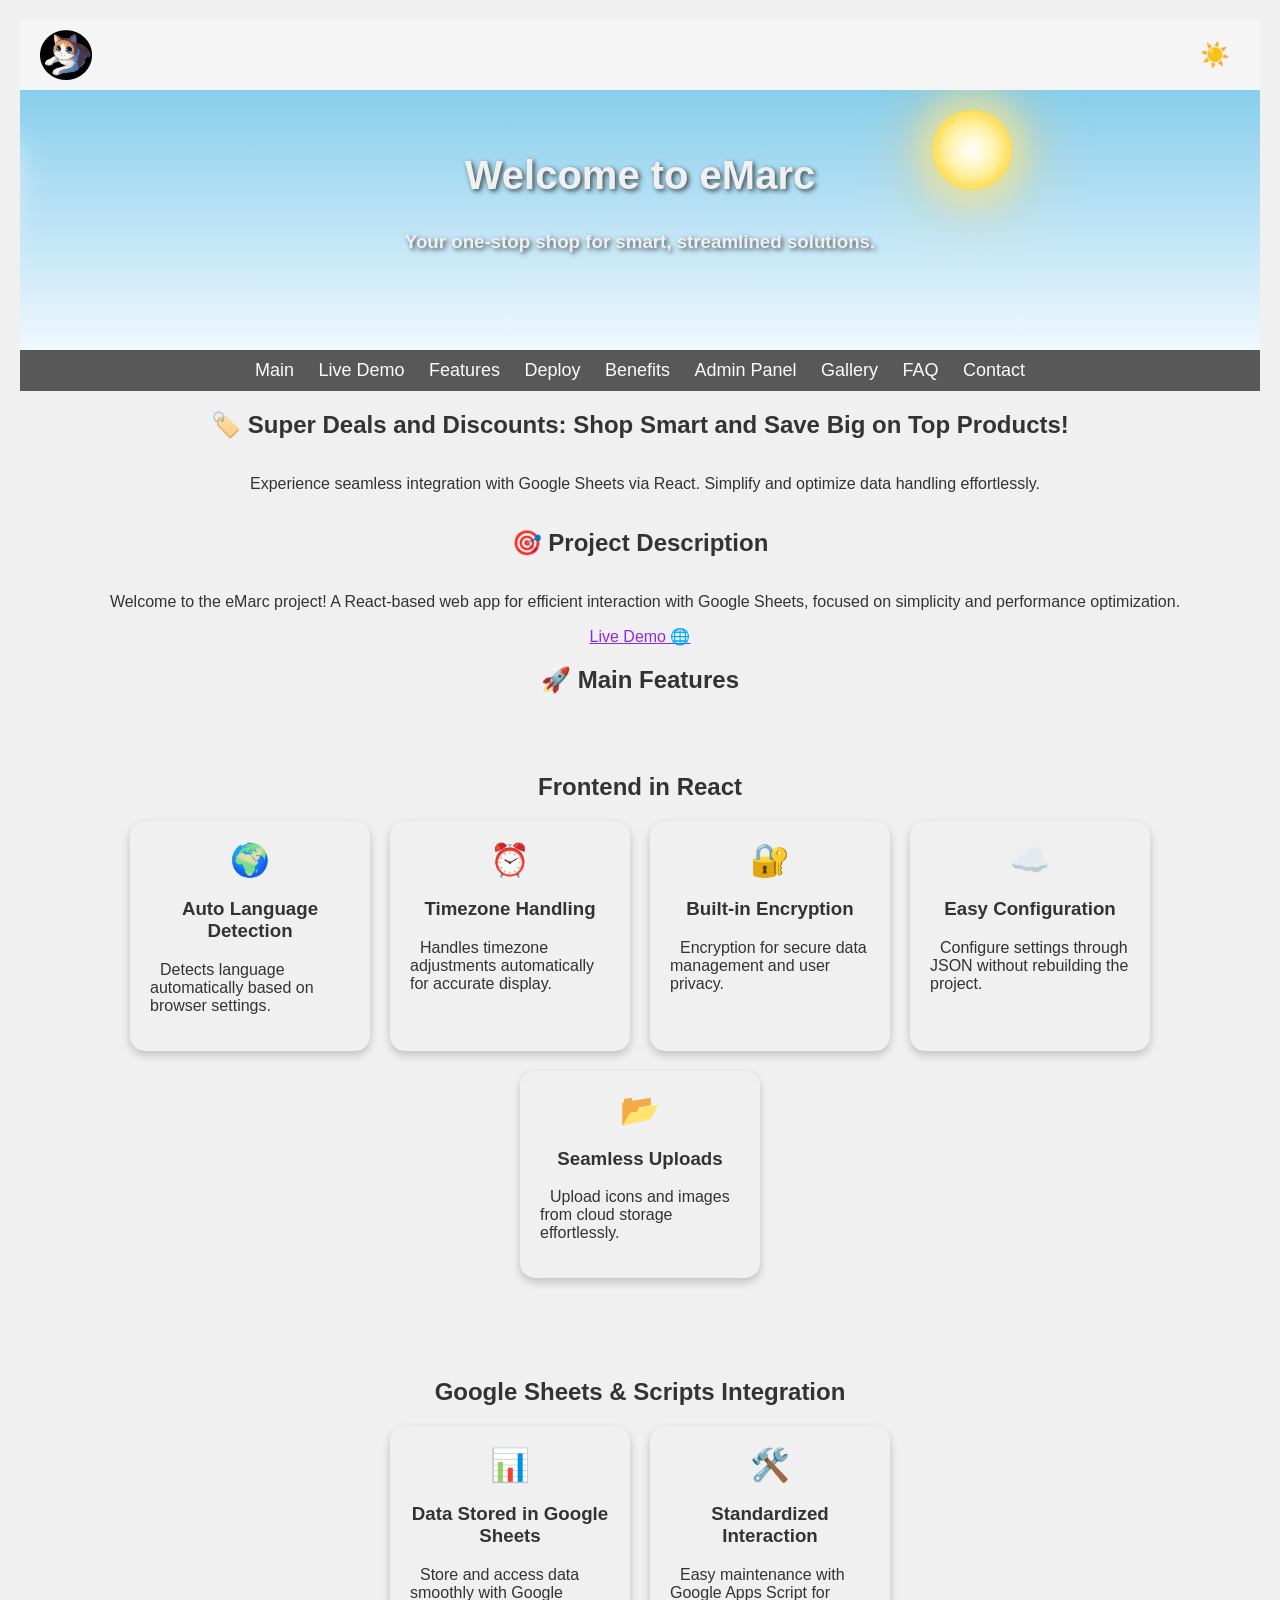
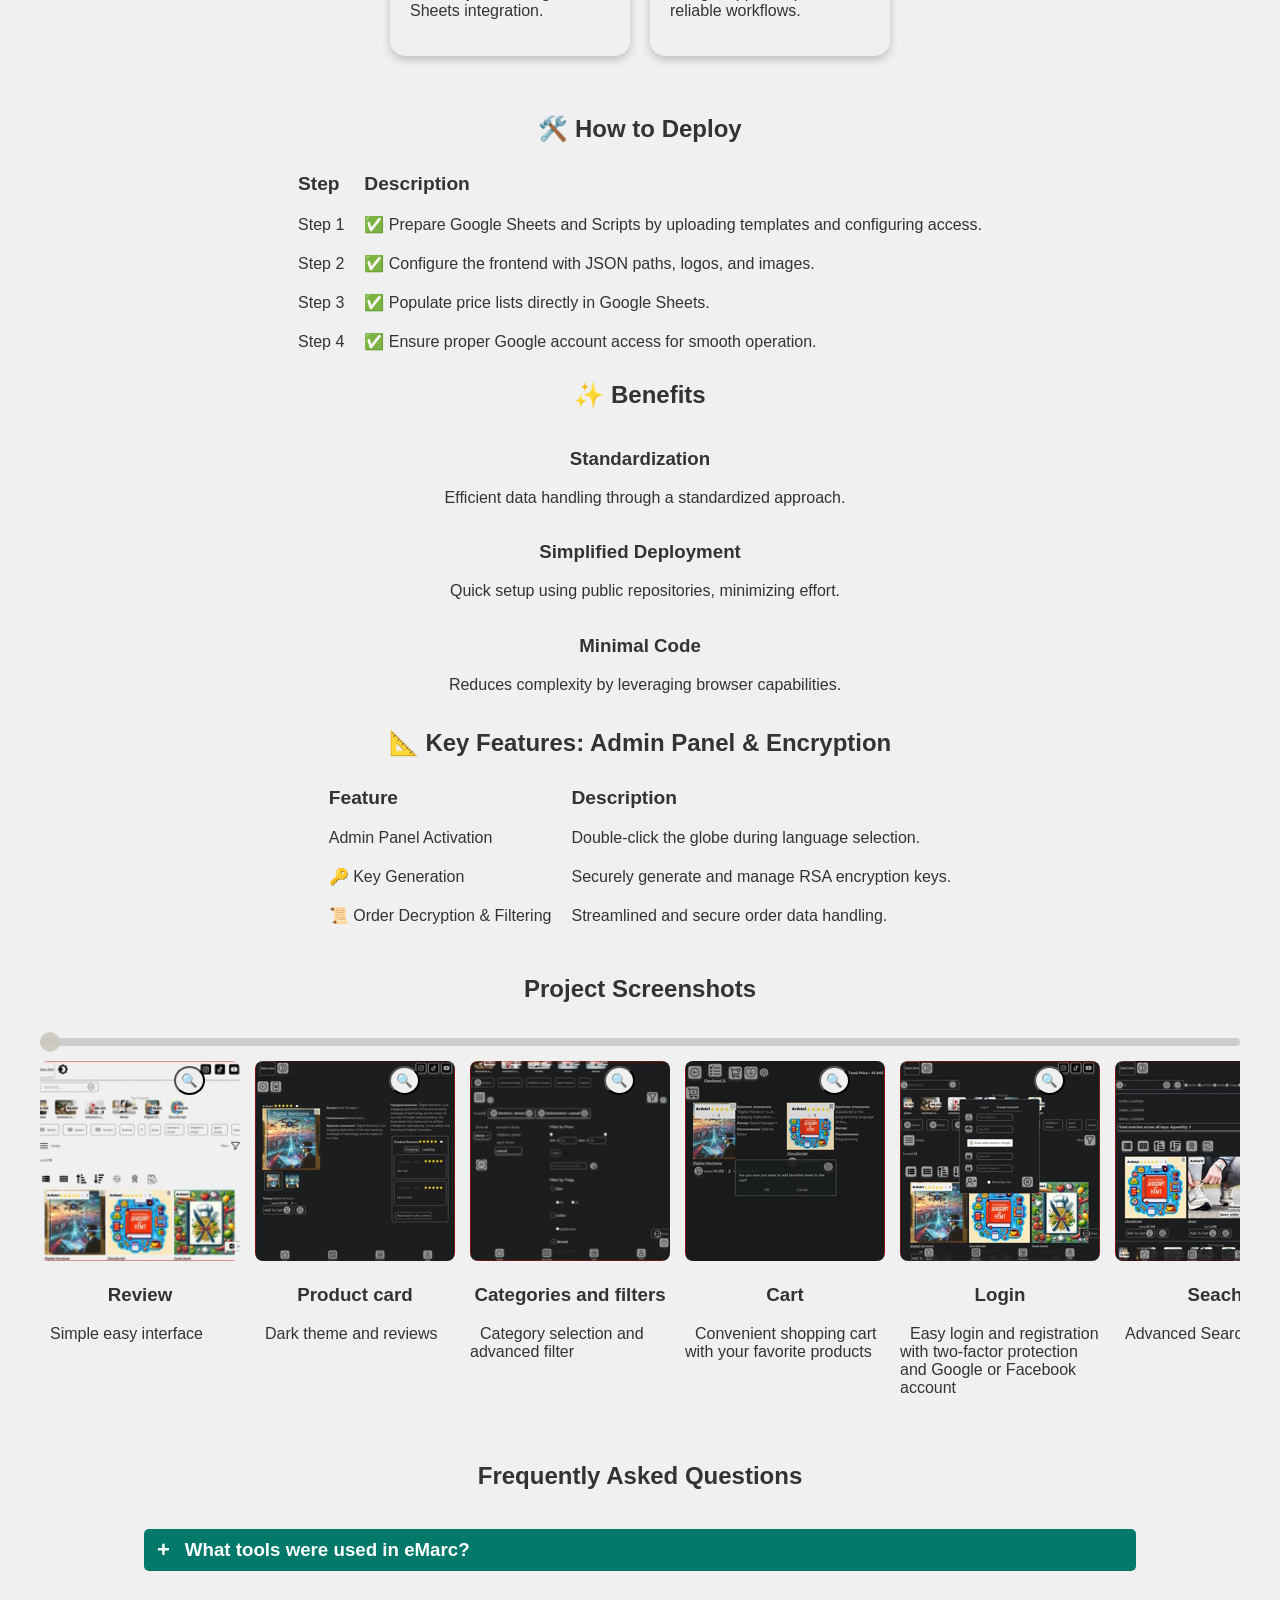
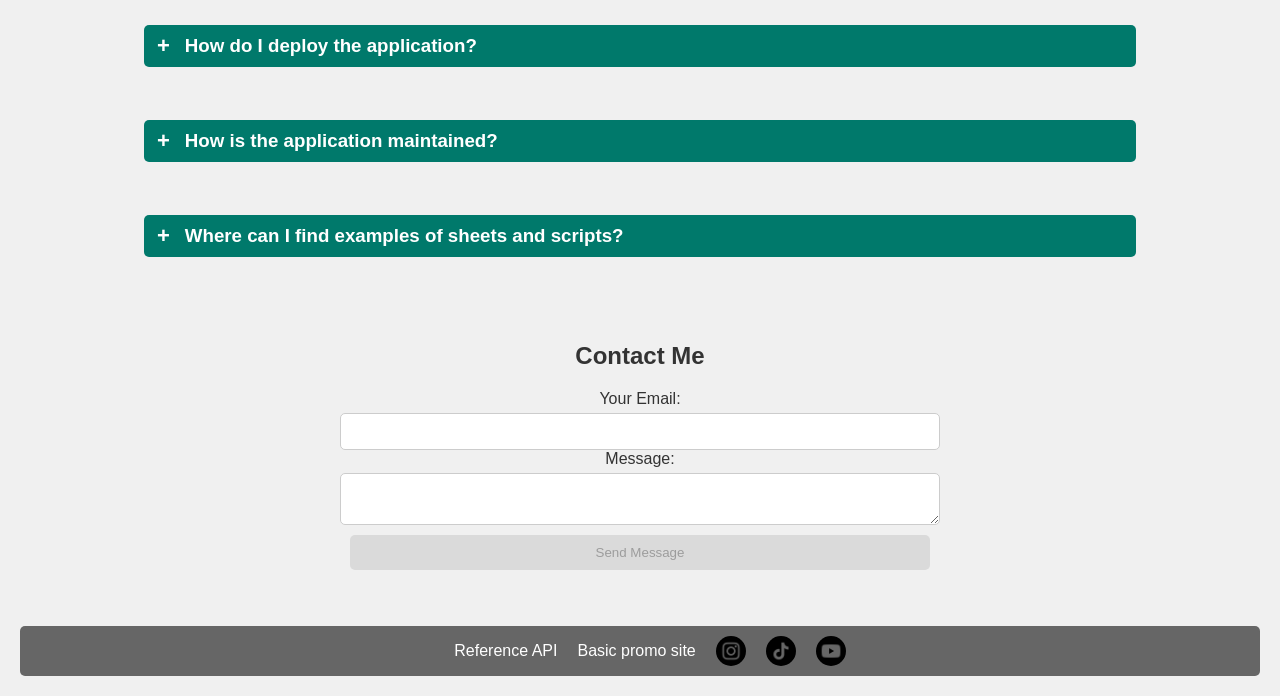
==== index.html @ d998c898 "samchense" ====
<!DOCTYPE html>
<html lang="en" data-theme="light">
<head>
    <meta charset="UTF-8">
    <meta name="viewport" content="width=device-width, initial-scale=1.0">
    <meta name="description" content="Promo site showcasing our products and services.">
    <meta name="keywords" content="promo, site, products, services, discounts">  
    <link rel="icon" type="image/png" href="img/favicon.png">
    <title>eMarc Project</title>
    <link rel="stylesheet" href="styles.css">   
</head>
<body>

    <!-- Header -->
    <header>
        <div class="header-container">
            <img src="img/logo.png" alt="eMarc Logo" class="logo">           
            <button id="theme-toggle" aria-label="Toggle Theme">
                <span class="icon-sun">☀️</span>
                <span class="icon-moon">🌙</span>
            </button>
            
        </div>
    </header>

  <!-- Cloud Banner Section -->
<section class="cloud-banner">
    <div class="moon"></div>
    <div class="cloud cloud1"></div>
    <div class="cloud cloud2"></div>
    <div class="cloud cloud3"></div>
    <h1>Welcome to eMarc</h1>
    <h3>Your one-stop shop for smart, streamlined solutions.</h3>
</section>

<!-- Desktop Navigation Bar -->
<nav id="desktop-nav" class="desktop-nav">
    <a href="#section1">Main</a>
    <a href="#section2">Live Demo</a>
    <a href="#section3">Features</a>   
    <a href="#section5">Deploy</a>
    <a href="#section6">Benefits</a>
    <a href="#section7">Admin Panel</a>
    <a href="#section8">Gallery</a>
    <a href="#section9">FAQ</a>
    <a href="#section10">Contact</a>   
</nav>

<button id="nav-toggle-button" >☰</button>

<!-- Mobile Floating Circular Navigation -->
<div class="mobile-float-nav">
    <div class="center-circle" >
        ▲
    </div>
    <div class="nav-segment" data-target="section2">LiveDemo</div>
    <div class="nav-segment" data-target="section3">Features</div>
    <div class="nav-segment" data-target="section5">Deploy</div>
    <div class="nav-segment" data-target="section8">Gallery</div>
    <div class="nav-segment" data-target="section9">FAQ</div>
    <div class="nav-segment" data-target="section10">Contact</div>
</div>




    <!-- Main Banner -->
    <section id="section1" class="main-banner">
        <h2>🏷️ Super Deals and Discounts: Shop Smart and Save Big on Top Products!</h2>
        <p>Experience seamless integration with Google Sheets via React. Simplify and optimize data handling effortlessly.</p>        
    </section>

    <!-- Project Description Section -->
    <section id="section2" class="project-description">
        <h2>🎯 Project Description</h2>
        <p>Welcome to the eMarc project! A React-based web app for efficient interaction with Google Sheets, focused on simplicity and performance optimization.</p>
        <a href="https://anjibarik.github.io/do/" class="cta-link">Live Demo 🌐</a>
    </section>

    <!-- Features Section -->
    <section id="section3" class="features">
        <h2>🚀 Main Features</h2>
        <div class="feature-item">
            <section class="features-section">
                <h2>Frontend in React</h2>
                <div class="features-container">
                    <div class="feature-card">
                        <span class="emoji">🌍</span>
                        <h3>Auto Language Detection</h3>
                        <p>Detects language automatically based on browser settings.</p>
                    </div>
                    
                    <div class="feature-card">
                        <span class="emoji">⏰</span>
                        <h3>Timezone Handling</h3>
                        <p>Handles timezone adjustments automatically for accurate display.</p>
                    </div>
            
                    <div class="feature-card">
                        <span class="emoji">🔐</span>
                        <h3>Built-in Encryption</h3>
                        <p>Encryption for secure data management and user privacy.</p>
                    </div>
            
                    <div class="feature-card">
                        <span class="emoji">☁️</span>
                        <h3>Easy Configuration</h3>
                        <p>Configure settings through JSON without rebuilding the project.</p>
                    </div>
            
                    <div class="feature-card">
                        <span class="emoji">📂</span>
                        <h3>Seamless Uploads</h3>
                        <p>Upload icons and images from cloud storage effortlessly.</p>
                    </div>
                </div>
            </section>
            
        </div>
        <div id="section4" class="feature-item">
            <section class="features-section">
                <h2>Google Sheets & Scripts Integration</h2>
                <div class="features-container">
                    <div class="feature-card">
                        <span class="emoji">📊</span>
                        <h3>Data Stored in Google Sheets</h3>
                        <p>Store and access data smoothly with Google Sheets integration.</p>
                    </div>
                    
                    <div class="feature-card">
                        <span class="emoji">🛠️</span>
                        <h3>Standardized Interaction</h3>
                        <p>Easy maintenance with Google Apps Script for reliable workflows.</p>
                    </div>
                </div>
            </section>
            
        </div>
    </section>  

  <!-- Steps to Deploy -->
  <h2>🛠️ How to Deploy</h2>
<section id="section5" class="steps">      
    <table class="deployment-steps">
        <tr>
            <th>Step</th>
            <th>Description</th>
        </tr>
        <tr>
            <td class="nowrap">Step 1</td>
            <td>✅ Prepare Google Sheets and Scripts by uploading templates and configuring access.</td>
        </tr>
        <tr>
            <td class="nowrap">Step 2</td>
            <td>✅ Configure the frontend with JSON paths, logos, and images.</td>
        </tr>
        <tr>
            <td class="nowrap">Step 3</td>
            <td>✅ Populate price lists directly in Google Sheets.</td>
        </tr>
        <tr>
            <td class="nowrap">Step 4</td>
            <td>✅ Ensure proper Google account access for smooth operation.</td>
        </tr>
    </table>
</section>



    <!-- Benefits Section -->
    <section id="section6" class="benefits">
        <h2>✨ Benefits</h2>
        <div class="benefit-item">
            <h3>Standardization</h3>
            <p>Efficient data handling through a standardized approach.</p>
        </div>
        <div class="benefit-item">
            <h3>Simplified Deployment</h3>
            <p>Quick setup using public repositories, minimizing effort.</p>
        </div>
        <div class="benefit-item">
            <h3>Minimal Code</h3>
            <p>Reduces complexity by leveraging browser capabilities.</p>
        </div>
    </section>
   
<!-- Key Features Section -->
<h2>📐 Key Features: Admin Panel & Encryption</h2>
<section id="section7" class="key-features">   
    <table class="deployment-steps">
        <tr>
            <th>Feature</th>
            <th>Description</th>
        </tr>
        <tr>
            <td>Admin Panel Activation</td>
            <td>Double-click the globe during language selection.</td>
        </tr>
        <tr>
            <td>🔑 Key Generation</td>
            <td>Securely generate and manage RSA encryption keys.</td>
        </tr>
        <tr>
            <td>📜 Order Decryption & Filtering</td>
            <td>Streamlined and secure order data handling.</td>
        </tr>
    </table>
</section>



     <!-- Image Gallery Section -->
     <section id="section8" class="image-gallery">        
          <!-- Input Range  -->
          <label for="scroll-range"><h2>Project Screenshots</h2></label>
        <input type="range" id="scroll-range" min="0" value="0">
        <div class="gallery-grid">
            <!-- Example Image Item -->
            <div class="gallery-item">
                <img src="img/overwiewLazy.jpg" alt="Review" class="thumbnail">
                <div class="gallery-info">
                    <h3>Review</h3>
                    <p>Simple easy interface</p>
                    <button class="expand-btn">🔍</button>
                </div>
                <div class="gallery-overlay">
                    <img src="img/overwiew.jpg" alt="Review" class="full-image">
                    <span class="close-overlay">&times;</span>
                </div>
            </div>
            <!-- Repeat similar blocks for each image in the gallery -->
            <!-- Example: -->
            <div class="gallery-item">
                <img src="img/specificLazy.jpg" alt="Product card" class="thumbnail">
                <div class="gallery-info">
                    <h3>Product card</h3>
                    <p>Dark theme and reviews</p>
                    <button class="expand-btn">🔍</button>
                </div>
                <div class="gallery-overlay">
                    <img src="img/specific.jpg" alt="Product card" class="full-image">
                    <span class="close-overlay">&times;</span>
                </div>
            </div>
            <!-- Example: -->
            <div class="gallery-item">
                <img src="img/catalogfiltersLazy.jpg" alt="Categories and filters" class="thumbnail">
                <div class="gallery-info">
                    <h3>Categories and filters</h3>
                    <p>Category selection and advanced filter</p>
                    <button class="expand-btn">🔍</button>
                </div>
                <div class="gallery-overlay">
                    <img src="img/catalogfilters.jpg" alt="Categories and filters" class="full-image">
                    <span class="close-overlay">&times;</span>
                </div>
            </div>
            <!-- Example: -->
            <div class="gallery-item">
                <img src="img/cartLazy.jpg" alt="Cart" class="thumbnail">
                <div class="gallery-info">
                    <h3>Cart</h3>
                    <p>Convenient shopping cart with your favorite products</p>
                    <button class="expand-btn">🔍</button>
                </div>
                <div class="gallery-overlay">
                    <img src="img/cart.jpg" alt="Cart" class="full-image">
                    <span class="close-overlay">&times;</span>
                </div>
            </div>
            <!-- Example: -->
            <div class="gallery-item">
                <img src="img/loginLazy.jpg" alt="Login" class="thumbnail">
                <div class="gallery-info">
                    <h3>Login</h3>
                    <p>Easy login and registration with two-factor protection and Google or Facebook account</p>
                    <button class="expand-btn">🔍</button>
                </div>
                <div class="gallery-overlay">
                    <img src="img/login.jpg" alt="Login" class="full-image">
                    <span class="close-overlay">&times;</span>
                </div>
            </div>
            <!-- Example: -->
            <div class="gallery-item">
                <img src="img/seachLazy.jpg" alt="Seach" class="thumbnail">
                <div class="gallery-info">
                    <h3>Seach</h3>
                    <p>Advanced Search</p>
                    <button class="expand-btn">🔍</button>
                </div>
                <div class="gallery-overlay">
                    <img src="img/seach.jpg" alt="Seach" class="full-image">
                    <span class="close-overlay">&times;</span>
                </div>
            </div>
            <!-- Example: -->
            <div class="gallery-item">
                <img src="img/togleadminLazy.jpg" alt="Start window" class="thumbnail">
                <div class="gallery-info">
                    <h3>Start window</h3>
                    <p>Multiprice multilanguage admin panel</p>
                    <button class="expand-btn">🔍</button>
                </div>
                <div class="gallery-overlay">
                    <img src="img/togleadmin.jpg" alt="Start window" class="full-image">
                    <span class="close-overlay">&times;</span>
                </div>
            </div>
            <!-- Example: -->
            <div class="gallery-item">
                <img src="img/orderLazy.jpg" alt="Order" class="thumbnail">
                <div class="gallery-info">
                    <h3>Order</h3>
                    <p>Easy, customizable order window with data protection</p>
                    <button class="expand-btn">🔍</button>
                </div>
                <div class="gallery-overlay">
                    <img src="img/order.jpg" alt="Order" class="full-image">
                    <span class="close-overlay">&times;</span>
                </div>
            </div>
            <!-- Example: -->
            <div class="gallery-item">
                <img src="img/keyLazy.jpg" alt="Key" class="thumbnail">
                <div class="gallery-info">
                    <h3>Key</h3>
                    <p>Easy generation and testing of asymmetric keys for security</p>
                    <button class="expand-btn">🔍</button>
                </div>
                <div class="gallery-overlay">
                    <img src="img/key.jpg" alt="Key" class="full-image">
                    <span class="close-overlay">&times;</span>
                </div>
            </div>
            <!-- Example: -->
            <div class="gallery-item">
                <img src="img/admincartLazy.jpg" alt="Admin panel" class="thumbnail">
                <div class="gallery-info">
                    <h3>Admin panel</h3>
                    <p>Secure access filtering sorting and decryption of orders</p>
                    <button class="expand-btn">🔍</button>
                </div>
                <div class="gallery-overlay">
                    <img src="img/admincart.jpg" alt="Admin panel" class="full-image">
                    <span class="close-overlay">&times;</span>
                </div>
            </div>
            <!-- Example: -->
            <div class="gallery-item">
                <img src="img/admintableLazy.jpg" alt="Admintable" class="thumbnail">
                <div class="gallery-info">
                    <h3>Admintable</h3>
                    <p>Selecting a password-protected private key to decrypt order data</p>
                    <button class="expand-btn">🔍</button>
                </div>
                <div class="gallery-overlay">
                    <img src="img/admintable.jpg" alt="Admintable" class="full-image">
                    <span class="close-overlay">&times;</span>
                </div>
            </div>            
        </div>
    </section>

  <!-- FAQ Section -->
<section id="section9" class="faq">
    <h2>Frequently Asked Questions</h2>
    <div class="faq-item">
        <h3><span class="plus-icon">+</span> What tools were used in eMarc?</h3>
        <p class="faq-answer">eMarc uses React for the frontend and Google Sheets for data storage, integrated via Google Apps Script for automation.</p>
    </div>
    <div class="faq-item">
        <h3><span class="plus-icon">+</span> How do I deploy the application?</h3>
        <p class="faq-answer">Follow the steps in the How to Deploy section, including configuring Google Sheets and Scripts access and updating the config JSON.</p>
    </div>
    <div class="faq-item">
        <h3><span class="plus-icon">+</span> How is the application maintained?</h3>
        <p class="faq-answer">Regularly update Google Sheets and verify access permissions for uninterrupted functionality.</p>
    </div>
    <div class="faq-item">
        <h3><span class="plus-icon">+</span> Where can I find examples of sheets and scripts?</h3>
        <p class="faq-answer">Examples are available in the project's samples folder, along with Google Sheets templates and Google Scripts.</p>
    </div>
</section>


   <!-- Contact Form Section -->
<section id="section10" class="contact-form-section">
    <h2>Contact Me</h2>
    <form id="contactForm">
        <label for="email">Your Email:</label>
        <input type="email" id="email" name="email" minlength="5" maxlength="256" required autocomplete="email">
        
        <label for="message">Message:</label>
        <textarea id="message" name="message" minlength="5" maxlength="256" required></textarea>
        
        <button type="submit" id="submitBtn" disabled>Send Message</button>
        <p id="formResponse"></p>
    </form>
</section>


    <!-- Footer -->
    <footer>
        <div class="footer-container">
            <a href="https://github.com/AnjiBarik/do/tree/main/do-app/samples" target="_blank" rel="noopener">Reference API</a>
            <a href="https://anjibarik.github.io/shoes/" target="_blank" rel="noopener">Basic promo site</a>
            <div class="social-icons">
                <a href="https://www.instagram.com/cssjavascr?igsh=YzljYTk1ODg3Zg==" class="social-icon"><img src="img/inst.png" alt="Instagram"></a>                
                <a href="https://www.tiktok.com/@script.java?_d=secCgYIASAHKAESPgo8uaI%2BfZqqX3tvkL8sZTd6YEmifeed6wbY1qYdl0rL6AUTEL2NNsi9cKKTo7GsSuLBkwCB8yvpld7K1wS0GgA%3D&checksum=64abd715a82a552085916792e4df2e965fc8438d4a726ce6e8fac1f9c7629284&sec_uid=MS4wLjABAAAADHLgN9G_xkFFziE9wA2NnG0hch8ymbgAKUaQ5d42DEpvc6vTSL7py90wwAqbXQOy&sec_user_id=MS4wLjABAAAADHLgN9G_xkFFziE9wA2NnG0hch8ymbgAKUaQ5d42DEpvc6vTSL7py90wwAqbXQOy&share_app_id=1340&share_author_id=7304589370715407366&share_link_id=659e7a2b-b6da-4ca1-80cd-d264d91efa80&sharer_language=uk&timestamp=1728756771&u_code=eb78a48gc93h2d&ugbiz_name=Account&user_id=7304589370715407366&utm_campaign=client_share&utm_source=viber&_r=1" class="social-icon"><img src="img/tik.png" alt="Tik"></a>
                <a href="https://www.youtube.com/watch?v=P4ALDytLAXQ&t=294s" class="social-icon"><img src="img/you.png" alt="YouTube"></a>
            </div>                     
        </div>
    </footer>

    <!-- JavaScript for Theme Toggle and FAQ -->
    <script src="scripts.js"></script>
</body>
</html>
---- styles.css ----
/* Basic Styles */
:root {
    --header-bg: #f5f5f5;
    --background: #f0f0f0;
    --text: #333333;
    --button-bg: #008cba;
    --button-text: #ffffff;
    --card-hover-bg: linear-gradient(135deg, #e0eaff, #f9f9f9);
    --card-hover-color: #121212;
}

[data-theme="dark"] {
    --header-bg: #333333;
    --background: #121212;
    --text: rgba(202, 198, 191, 0.87);
    --button-bg: #444444;
    --button-text: #f5f5f5;
    --card-hover-bg: radial-gradient(circle at 50% 30%, #1a1a2e, #0f0f1c);
    --card-hover-color: #cfcfcf;
}

body {
    font-family: Arial, sans-serif;
    margin: 10px;
    padding: 10px;
    background-color: var(--background);
    color: var(--text);
    transition: background-color 0.5s ease, color 0.5s ease;
    text-align: center;
}

#theme-toggle {
    background: none;
    border: none;
    cursor: pointer;
    font-size: 24px;
    position: relative;
    width: 50px;
    height: 50px;
    border-radius: 50%;
    overflow: hidden;
    display: flex;
    align-items: center;
    justify-content: center;
    transition: background 0.3s ease;
}

#theme-toggle .icon-sun,
#theme-toggle .icon-moon {
    position: absolute;
    transition: transform 0.5s ease;
}

#theme-toggle .icon-sun {
    transform: rotate(0deg) scale(1);
}

#theme-toggle .icon-moon {
    transform: rotate(180deg) scale(0);
}

[data-theme="dark"] #theme-toggle .icon-sun {
    transform: rotate(-180deg) scale(0);
}

[data-theme="dark"] #theme-toggle .icon-moon {
    transform: rotate(0deg) scale(1);
}

.header-container {
    display: flex;
    align-items: center;
    justify-content: space-between;
    padding: 10px 20px;
    background-color: var(--header-bg);
}

.logo {
    height: 50px;
}

.logo:hover, 
.logo:active { 
  transform: rotate(30deg); 
  animation: rotateBack 0.6s ease-in-out forwards; 
} 
@keyframes rotateBack { 
  0% { 
    transform: rotate(30deg); 
  } 
  50% { 
    transform: rotate(-30deg); 
  } 
  100% {
     transform: rotate(0deg); 
    } 
  }

.search-bar {
    padding: 5px;
    border-radius: 4px;
}

.cta-button,
#submitBtn {
    background-color: var(--button-bg);
    color: var(--button-text);
    padding: 10px 20px;
    border: none;
    border-radius: 5px;
    cursor: pointer;
    transition: background-color 0.3s ease;
    margin: 10px;
}

.cta-button,
#submitBtn:disabled {
    background-color: #ccc;
    color: #666;
    cursor: not-allowed;
    opacity: 0.6;
}

/* Image Gallery */
.image-gallery {
    padding: 20px;
    text-align: center;
}

.gallery-item {
    position: relative;
    width: 200px;
    text-align: center;
}

.thumbnail {    
    border-radius: 8px;
    /* cursor: pointer; */
    height: 200px;
    width: 200px;
    object-fit: cover
}

.thumbnail:hover {
    object-fit: contain;
    transform: scale(1.2);
}

.expand-btn {   
    color: var(--button-text);
    padding: 5px;
    border-radius: 50%;
    cursor: pointer;
    position: absolute;
    top: 5px;
    right: 35px;
}

.gallery-overlay {
    display: none;
    position: fixed;
    top: 0;
    left: 0;
    width: 100%;
    height: 100%;
    background: rgba(0, 0, 0, 0.8);
    justify-content: center;
    align-items: center;
    z-index: 1000;
}

.full-image {
    max-width: 90%;
    max-height: 90%;
    border-radius: 8px;
}

.close-overlay {
    position: absolute;
    top: 20px;
    right: 20px;
    font-size: 30px;
    color: #ffffff;
    cursor: pointer;
}

/* Responsive Design */
@media (max-width: 600px) {
    .gallery-item {
        width: 100%;
    }
}


/* gallery  Design */
.image-gallery {
    max-width: 100%;
    overflow: hidden;
    padding: 20px;
}

.gallery-grid {
    display: flex;
    gap: 15px;
    overflow-x: auto;
    scroll-behavior: unset;
    /* scrollbar-width: none; */
}

.gallery-item {
    min-width: 200px;
    flex-shrink: 0;
    position: relative;
}

#scroll-range {
    width: 100%;
    margin: 15px 0;
}

#scroll-range {
    -webkit-appearance: none;
    appearance: none;
    height: 8px;
    background: #ccc;
    border-radius: 5px;
    outline: none;
    cursor: pointer;
    color:#f0f0f0;
}

#scroll-range::-webkit-slider-thumb {
    -webkit-appearance: none;
    appearance: none;
    width: 20px;
    height: 20px;
    background: rgba(202, 198, 191, 0.87);
    border-radius: 50%;
    cursor: pointer;
    color:#f0f0f0;
}

#scroll-range::-moz-range-thumb {
    width: 20px;
    height: 20px;
    background: rgba(202, 198, 191, 0.87);
    border-radius: 50%;
    cursor: pointer;
    color:#f0f0f0;
}

.gallery-overlay {
    display: none;
    position: fixed;
    top: 0;
    left: 0;
    width: 100vw;
    height: 100vh;
    background-color: rgba(0, 0, 0, 0.8);
    justify-content: center;
    align-items: center;
}

.gallery-overlay .full-image {
    max-width: 90%;
    max-height: 90%;
}

.close-overlay {
    position: absolute;
    top: 20px;
    right: 20px;
    font-size: 30px;
    color: white;
    cursor: pointer;
}


/* Contact Form Section */
.contact-form-section {
    padding: 20px;
    max-width: 600px;
    margin: 0 auto;
    text-align: center;
}

#contactForm {
    display: flex;
    flex-direction: column;
}

#contactForm input,
#contactForm textarea {
    padding: 10px;
    margin-top: 5px;
    border: 1px solid #ccc;
    border-radius: 5px;
    max-width: 580px;
    outline: none;
}

#formResponse {
    margin-top: 10px;
    color: red;
}

/* Footer */
.footer-container {
    background-color: #666;
    color: white;
    padding: 10px;
    /* text-align: center; */
    align-items: center;
    display: flex;
    justify-content: center;
    border-radius: 5px;
    text-align: left;
    text-indent: 10px;
}

.footer-container a {
    color: white;
    text-decoration: none;
    margin: 0 5px;
}

/* Social Icons */
.social-icons {
    display: flex;
    gap: 10px;
  }
  
  .social-icon {
    font-size: 0.9em;
    color: #333;
    text-decoration: none;
    width: 30px;
    height: 30px;
    transition: all 0.3s ease; 
  }
  
  .social-icon img {
    max-width: 100%;
    height: auto;
    border-radius: 50%;
  }
  
  .social-icon img:hover {
    color: #ff6600; 
    box-shadow: 0 0 10px rgba(0, 0, 0, 0.2); 
    transform: scale(1.1); 
    transition: box-shadow 0.3s ease, transform 0.3s ease; 
  }

/* Features Section */
.features-section {
    padding: 40px 20px;
    text-align: center;
}

.features-container {
    display: flex;
    flex-wrap: wrap;
    justify-content: center;
    gap: 20px;
    margin-top: 20px;
}

.feature-card {    
    border-radius: 15px;
    box-shadow: 0 4px 8px rgba(0, 0, 0, 0.2);
    padding: 20px;
    width: 200px;
    text-align: center;
    transition: transform 0.3s, box-shadow 0.3s, background 0.3s;
}

.feature-card:hover {
    transform: translateY(-5px);
    box-shadow: 0 6px 12px rgba(0, 0, 0, 0.3);
    background: var(--card-hover-bg);
    color: var(--card-hover-color);
}

.feature-card .emoji {
    font-size: 2em;
    margin-bottom: 10px;
}

/* FAQ Section */
#section9 {
    display: flex;
    justify-content: center;    
    flex-flow: column;
    padding: 10px 10%;
}

.faq-item h3 {
    cursor: pointer;
    background-color: #00796b;
    color: white;
    padding: 0.5rem;
    border-radius: 5px;
    display: flex;
    align-items: center;
}

.plus-icon {
    margin-right: 10px;
    transition: transform 0.3s;
    padding: 0 5px;
    font-size: 22px;
}

.faq-answer {
    max-height: 0;
    overflow: hidden;
    transition: max-height 0.3s ease, padding 0.3s ease;   
    padding: 0 10px;
    text-align: left;
}

.faq-item.active .faq-answer {
    padding: 10px;
}

.faq-item.active .plus-icon {
    transform: rotate(45deg);
}

/* Cloud Banner */
.cloud-banner {
    position: relative;
    height: 200px;
    overflow: hidden;       
    padding: 30px;
    color: #f0f0f0;
    text-shadow: 2px 2px 5px rgba(0, 0, 0, 0.7);
    transition: background 0.5s;
    background: linear-gradient(to bottom, #87CEEB, #f0f8ff);
    cursor: url('img/Vp.gif'), auto;
}

.cloud-banner[data-theme="dark"] {
    background: radial-gradient(circle at 50% 30%, #1a1a2e, #0f0f1c);
    color: #cfcfcf;
}

.cloud-banner h1 {
    font-size: 2.5em;
    z-index: 100;
    position: relative;
}

.cloud-banner .moon {
    position: absolute;
    top: 20px;
    right: 20%;
    width: 80px;
    height: 80px;
    background: radial-gradient(circle, #ffffff, #fff3b0 40%, #ffdd55 70%);
    border-radius: 50%;
    box-shadow: 0 0 25px 15px rgba(255, 236, 139, 0.5), 0 0 50px 30px rgba(255, 204, 102, 0.3);
}

.cloud-banner[data-theme="dark"] .moon {
    background: radial-gradient(circle, #ffffff, #f0f0f0 30%, #bbbbbb 50%);
    box-shadow: 0 0 20px 10px rgba(255, 255, 255, 0.6);
}

.cloud {
    position: absolute;
    width: 150px;
    height: 80px;    
    background: rgba(255, 255, 255, 0.92);
    border-radius: 50%;
    opacity: 0.6;
    box-shadow: 30px 10px 0px rgba(255, 255, 255, 0.8),60px 20px 1px rgba(255, 255, 255, 0.7),90px 20px 2px rgba(255, 255, 255, 0.6), 10px 10px 0px rgba(255, 255, 255, 0.5),100px 30px 0px rgba(255, 255, 255, 0.4);
    animation: moveClouds 30s linear infinite;
    animation-delay: 0s;
    transform: rotate(90deg);
    filter: blur(15px);
    border: 2px dashed var(--card-hover-bg);
}

.cloud1 { top: 30px; left: -100px; width: 100px; height: 100px; animation-delay: 0s; }
.cloud2 { top: 60px; left: -150px; width: 150px; height: 120px; animation-delay: 3s; }
.cloud3 { top: 90px; left: -300px; width: 180px; height: 110px; animation-delay: 10s; }


.cloud-banner[data-theme="dark"] .cloud {
    background: rgba(0, 0, 0, 0.7);
    box-shadow: 60px 20px 0px rgba(0, 0, 0, 0.6), 
                100px 30px 0px rgba(0, 0, 0, 0.5), 
                150px 40px 0px rgba(0, 0, 0, 0.4);

}

/* Animation */
@keyframes moveClouds {
    0% { transform: translateX(0); }
    100% { transform: translateX(150vw); }
}

/* Desktop Nav */
.desktop-nav {
    display: flex;
    justify-content: center;
    gap: 20px;
    background: #333;
    padding: 10px 0;
    width: 100%;
    opacity: 0.8;
}

.desktop-nav a {
    color: white;
    text-decoration: none;
    font-size: 18px;
    padding: 10px;
    border-radius: 5px;
    transition: background 0.3s;
}

.desktop-nav a:hover {
    background: #555;
}

.cta-link {
    color: blueviolet;
}

/* Fixed Position Styling */
.fixed {
    position: fixed;
    top: 0;
    left: 0;
    right: 0;
    z-index: 10;
}

/* Mobile Nav */
.mobile-float-nav {
    display: flex;
    justify-content: center;
    align-items: center;
    position: fixed;
    bottom: 160px;
    right: 20px;    
    width: 100px;
    height: 100px;
    background: rgba(0, 0, 0, 0.7);
    border-radius: 50%;
    z-index: 10;
    padding: 10px;
    opacity: 0.8;
    visibility: visible;
    transition: opacity 0.3s ease, visibility 0.3s ease;
}

#nav-toggle-button {
    position: fixed;   
    right: 20px;
    transform: translateY(-50%);
    background: #444;
    color: #fff;    
    cursor: pointer;
    z-index: 100;
    display: none;
    bottom: 270px;
    border-radius: 50%;
    padding: 7px 10px;
    opacity: 0.8;
}

.mobile-float-nav.hidden {
    opacity: 0;
    visibility: hidden;
}


.desktop-nav { 
    display:flex; 
    flex-wrap: wrap;
}

.mobile-float-nav {
    display: none;
}

#nav-toggle-button {
    display: none;
}

.center-circle {
    background: var(--button-bg);
    color: #fff;
    font-size: 18px;
    width: 50px;
    height: 50px;
    display: flex;
    align-items: center;
    justify-content: center;
    border-radius: 50%;
    cursor: pointer;
    z-index: 5;
    position: absolute;
}

.nav-segment {
    color: #fff;
    font-size: 11px;
    text-align: center;
    width: 50px;
    height: 50px;
    display: flex;
    align-items: center;
    justify-content: center;
    background: #444;
    border-radius: 50%;
    position: absolute;
    cursor: pointer;
    transition: background 0.3s;
}

.nav-segment:hover, .nav-segment:active {
    background: #666;
    z-index: 100;
}

/* Hide table borders */
table.deployment-steps {
    border-collapse: collapse;
    width: 100%;
    justify-content: center;
    align-items: center;
    display: flex;
}

/* Table header style */
table.deployment-steps th {
    text-align: left;
    padding: 10px;
    font-size: 1.2em;  
}

/* Table cell style */
table.deployment-steps td {
    padding: 10px;
    font-size: 1em;   
    text-align: left;
}

.nowrap {
    white-space: nowrap;
}  

/* Additional styling for headings */
#section5 h2 {
    font-size: 1.5em;
    margin-bottom: 15px;    
}

p {
    text-align: left;
    text-indent: 10px;
  }

  #section1, #section2, #section6  {
    align-items: center;
    justify-content: center;
    display: flex;
    flex-direction: column;
  }
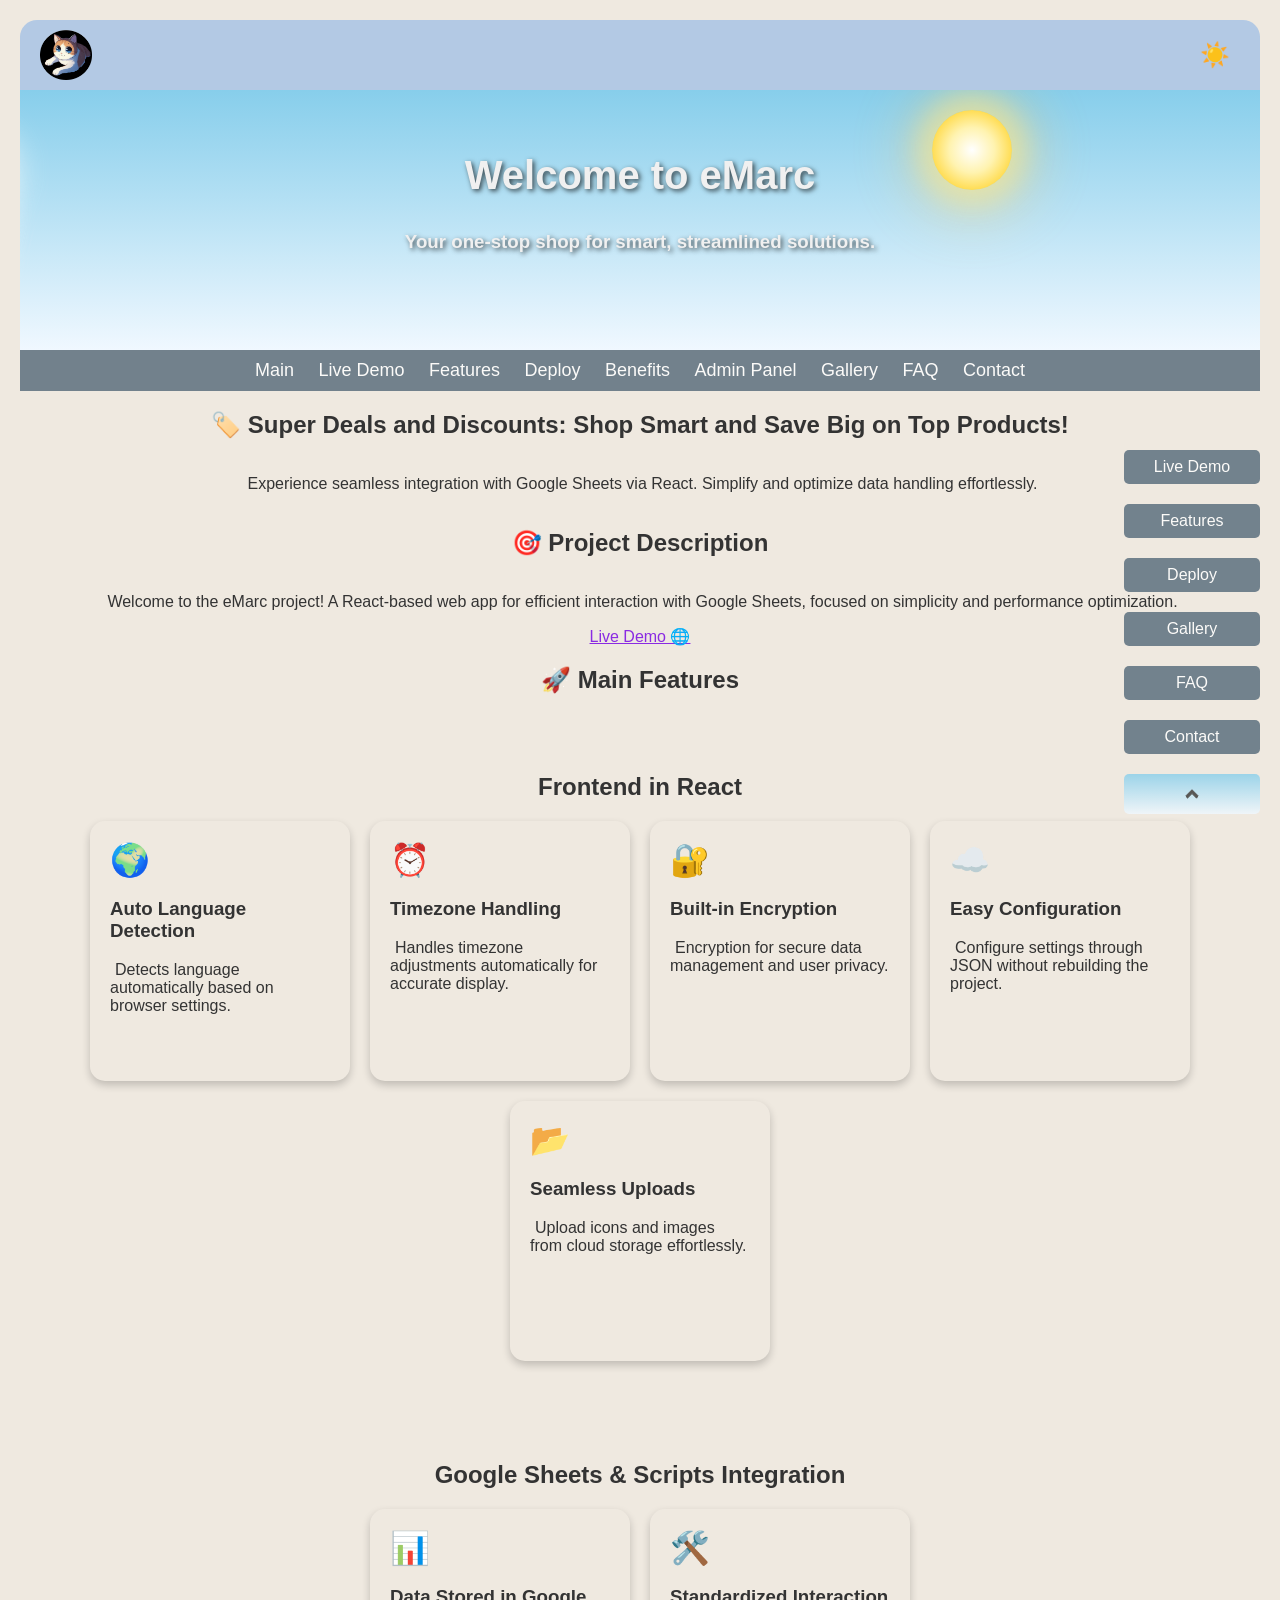
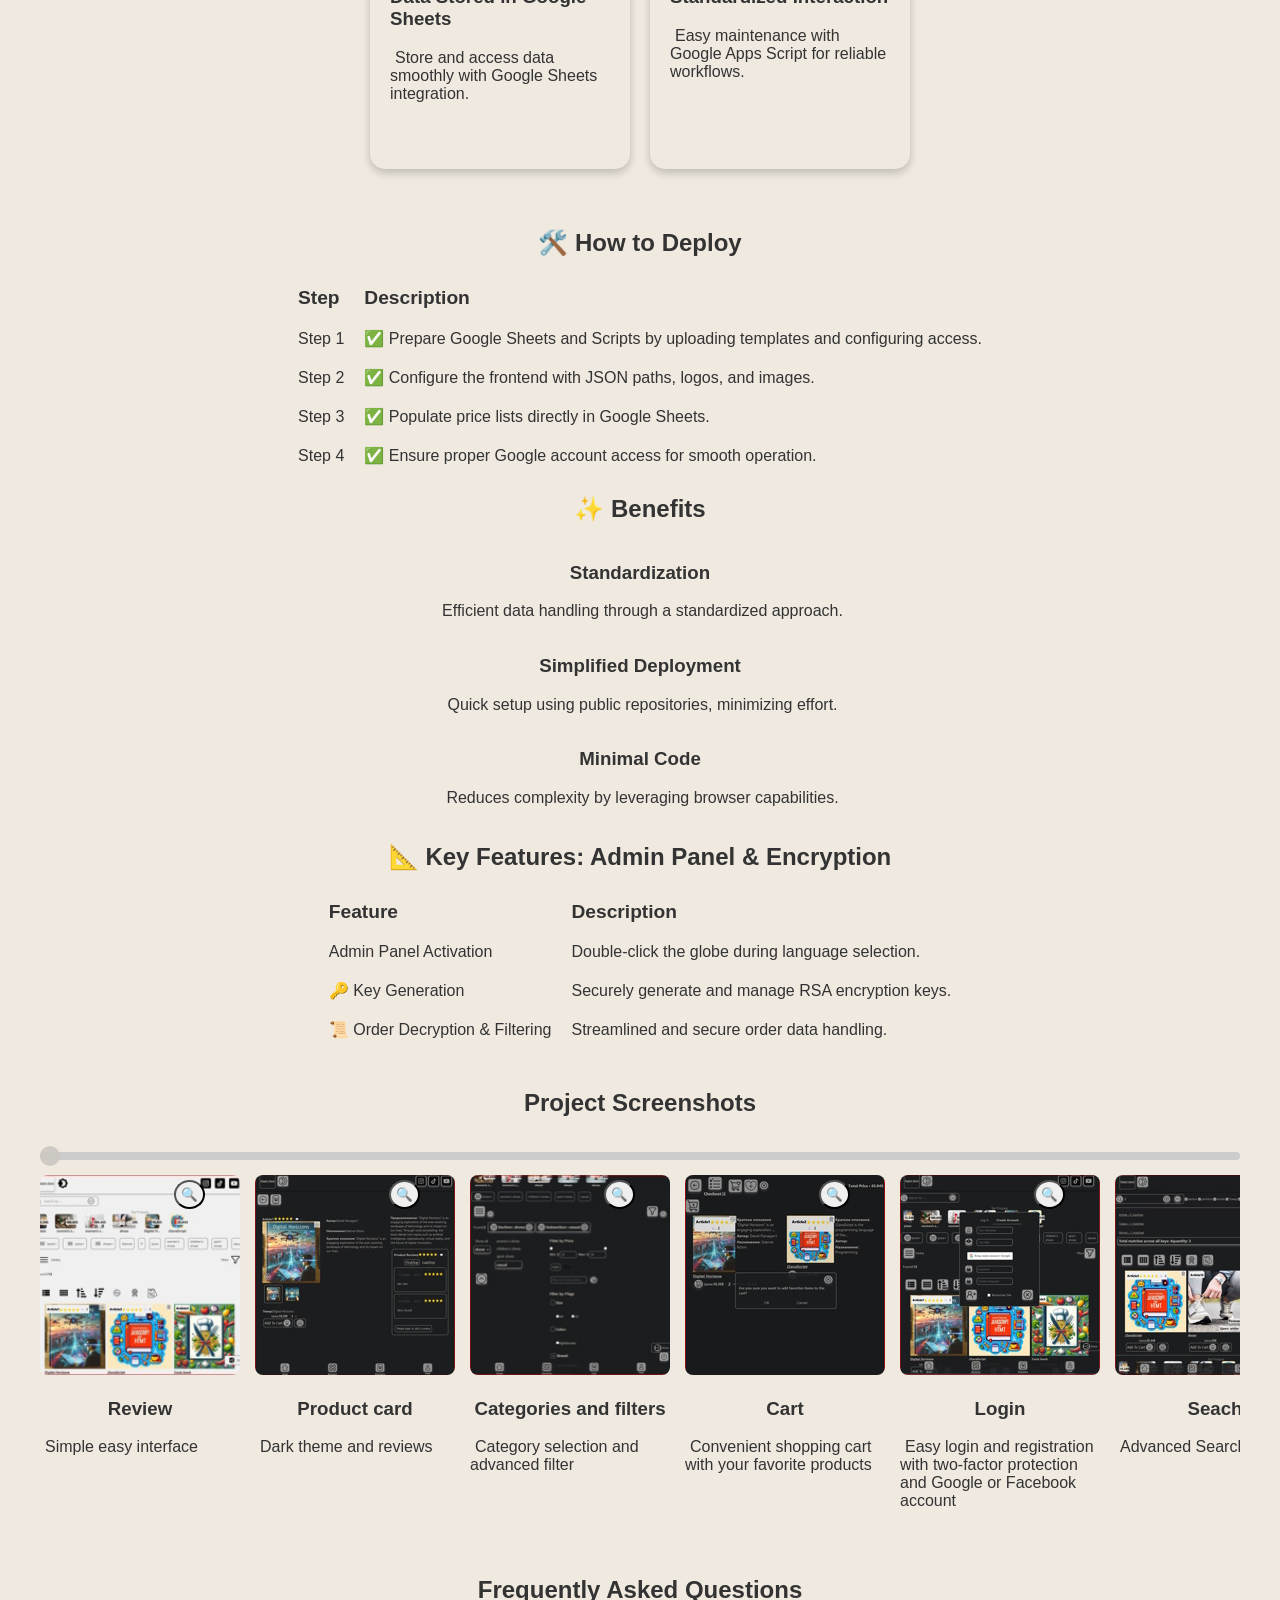
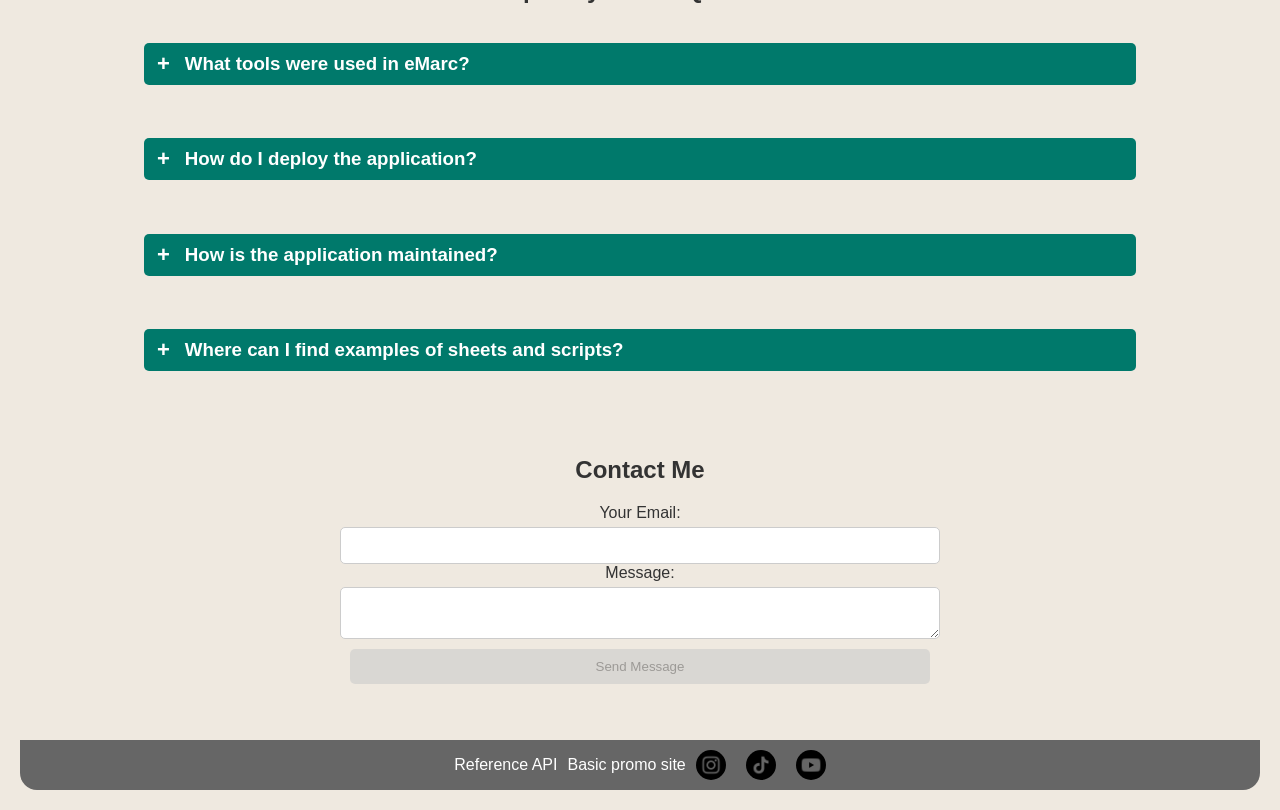
==== commit 9111a52e: "samchense" ====
--- a/index.html
+++ b/index.html
@@ -51,7 +51,9 @@
 <!-- Mobile Floating Circular Navigation -->
 <div class="mobile-float-nav">
     <div class="center-circle" >
-        ▲
+        <svg width="24" height="24" viewBox="0 0 24 24">
+            <path d="M7.41 16.16L12 11.58l4.59 4.58L18 13.72l-6-6-6 6z" stroke="var(--text)" fill="var(--text)"/>
+        </svg> 
     </div>
     <div class="nav-segment" data-target="section2">LiveDemo</div>
     <div class="nav-segment" data-target="section3">Features</div>
@@ -62,6 +64,20 @@
 </div>
 
 
+<!-- side-nav -->
+<div class="side-nav">
+    <div class="side-nav-segment" data-target="section2">Live Demo</div>
+    <div class="side-nav-segment" data-target="section3">Features</div>
+    <div class="side-nav-segment" data-target="section5">Deploy</div>
+    <div class="side-nav-segment" data-target="section8">Gallery</div>
+    <div class="side-nav-segment" data-target="section9">FAQ</div>
+    <div class="side-nav-segment" data-target="section10">Contact</div>
+    <div class="scroll-top">
+        <svg width="24" height="24" viewBox="0 0 24 24">
+            <path d="M7.41 16.16L12 11.58l4.59 4.58L18 13.72l-6-6-6 6z" stroke="var(--text)" fill="var(--text)"/>
+        </svg> 
+    </div>
+</div>
 
 
     <!-- Main Banner -->
--- a/styles.css
+++ b/styles.css
@@ -1,16 +1,17 @@
 /* Basic Styles */
 :root {
-    --header-bg: #f5f5f5;
-    --background: #f0f0f0;
+    --header-bg: #5d9bea69;
+    --background: #efe9e0;
     --text: #333333;
     --button-bg: #008cba;
     --button-text: #ffffff;
     --card-hover-bg: linear-gradient(135deg, #e0eaff, #f9f9f9);
     --card-hover-color: #121212;
+    --nav-bg: #536878;
 }
 
 [data-theme="dark"] {
-    --header-bg: #333333;
+    --header-bg: #3b33573b;
     --background: #121212;
     --text: rgba(202, 198, 191, 0.87);
     --button-bg: #444444;
@@ -27,6 +28,7 @@
     color: var(--text);
     transition: background-color 0.5s ease, color 0.5s ease;
     text-align: center;
+    scroll-behavior: smooth;
 }
 
 #theme-toggle {
@@ -73,6 +75,7 @@
     justify-content: space-between;
     padding: 10px 20px;
     background-color: var(--header-bg);
+    border-radius: 17px 17px 0 0;
 }
 
 .logo {
@@ -309,19 +312,21 @@
     background-color: #666;
     color: white;
     padding: 10px;
-    /* text-align: center; */
-    align-items: center;
-    display: flex;
-    justify-content: center;
-    border-radius: 5px;
-    text-align: left;
-    text-indent: 10px;
+    text-align: center;
+    align-items: center;
+    display: flex;
+    justify-content: center;
+    border-radius: 0 0 17px 17px;
 }
 
 .footer-container a {
     color: white;
     text-decoration: none;
     margin: 0 5px;
+}
+
+.footer-container a:hover {   
+    transform: scale(1.05);
 }
 
 /* Social Icons */
@@ -369,9 +374,10 @@
 .feature-card {    
     border-radius: 15px;
     box-shadow: 0 4px 8px rgba(0, 0, 0, 0.2);
-    padding: 20px;
-    width: 200px;
-    text-align: center;
+    padding: 20px 20px 40px 20px;
+    width: 220px;
+    height: 200px;
+    text-align: left;
     transition: transform 0.3s, box-shadow 0.3s, background 0.3s;
 }
 
@@ -507,7 +513,7 @@
     display: flex;
     justify-content: center;
     gap: 20px;
-    background: #333;
+    background: var(--nav-bg);
     padding: 10px 0;
     width: 100%;
     opacity: 0.8;
@@ -663,7 +669,7 @@
 
 p {
     text-align: left;
-    text-indent: 10px;
+    text-indent: 5px;
   }
 
   #section1, #section2, #section6  {
@@ -671,4 +677,66 @@
     justify-content: center;
     display: flex;
     flex-direction: column;
-  }+  }
+
+  /* side-nav */
+.side-nav {
+    display: none;
+    position: fixed;
+    right: 20px;
+    top: 50%;   
+    display: flex;
+    justify-content: center;
+    align-items: center;
+    flex-direction: column;
+    gap: 20px;
+    z-index: 9999;
+}
+
+.side-nav-segment {
+    cursor: pointer;
+    background: var(--nav-bg);
+    color: white;
+    padding: 0.5rem;
+    border-radius: 5px;
+    display: flex;
+    align-items: center;
+    justify-content: center;
+    width: 120px;
+    transition: all 0.3s ease-in-out;
+    opacity: 0.8;
+}
+
+.side-nav-segment:hover {
+    background-color: #005f56;
+    opacity: 1;
+}
+
+.side-nav-segment.active {
+    background-color: #004d40;
+    transform: translateY(5px);
+}
+
+.side-nav-segment.active + .side-nav-segment {
+    transform: translateY(15px);
+}
+
+.scroll-top {
+    cursor: pointer;
+    background: linear-gradient(to bottom, #87CEEB, #f0f8ff);    
+    padding: 0.5rem;
+    border-radius: 5px;
+    display: flex;
+    justify-content: center;
+    align-items: center;
+    width: 120px;
+    transition: background 0.3s ease;
+    opacity: 0.8;
+}
+
+.scroll-top:hover {
+    background: #005f56;
+    opacity: 1;
+}
+
+
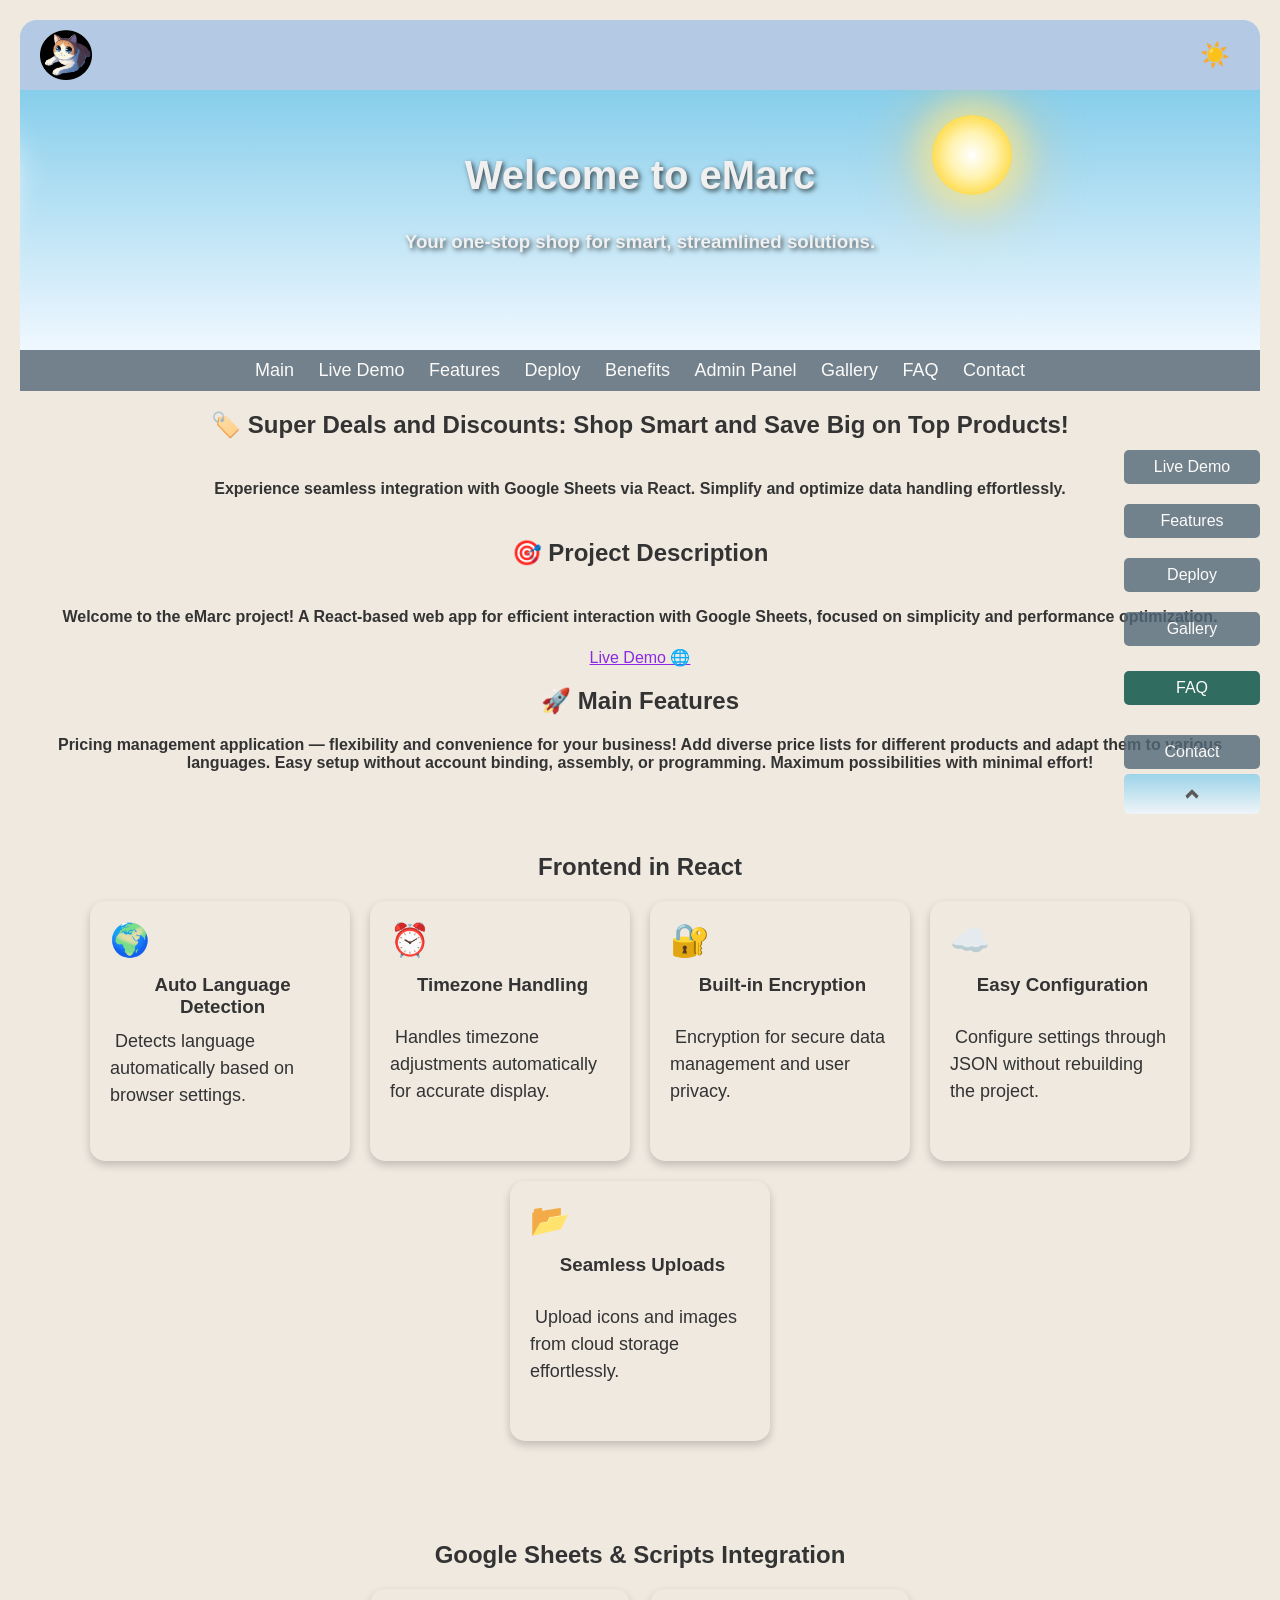
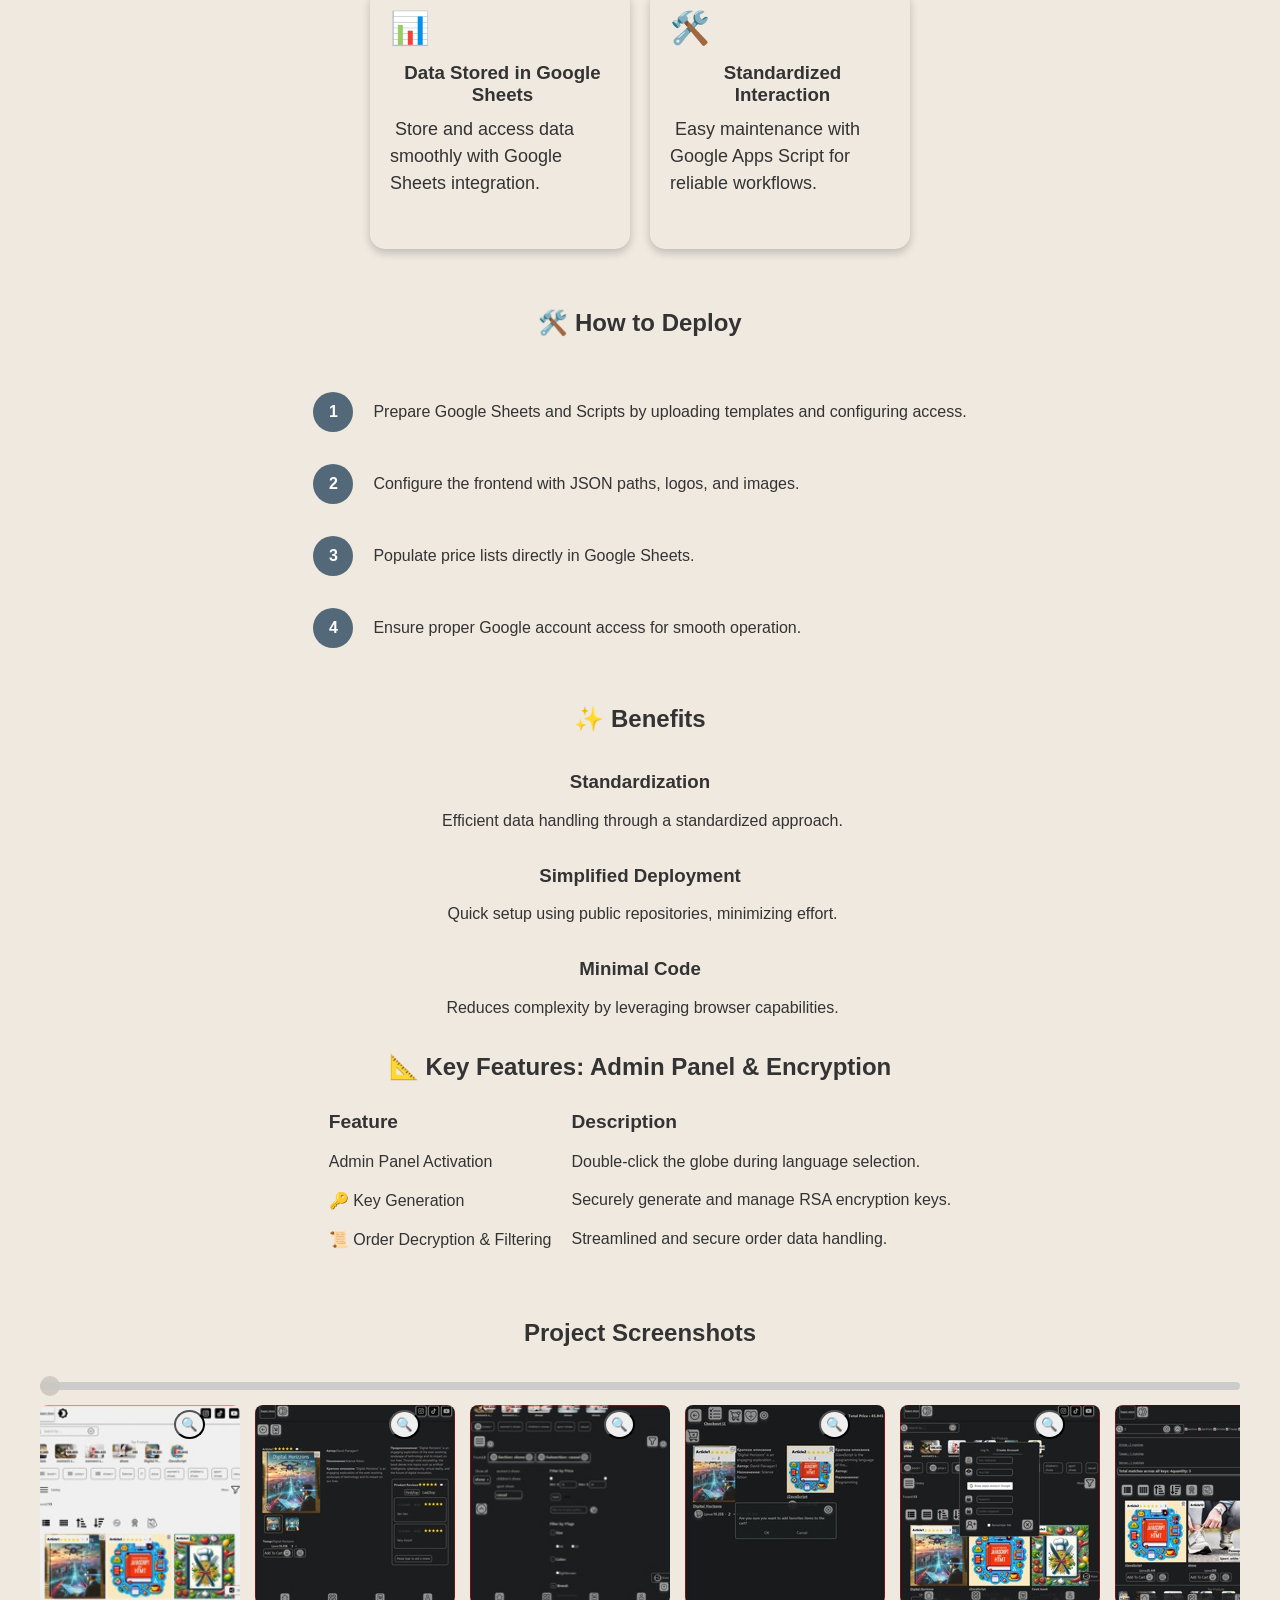
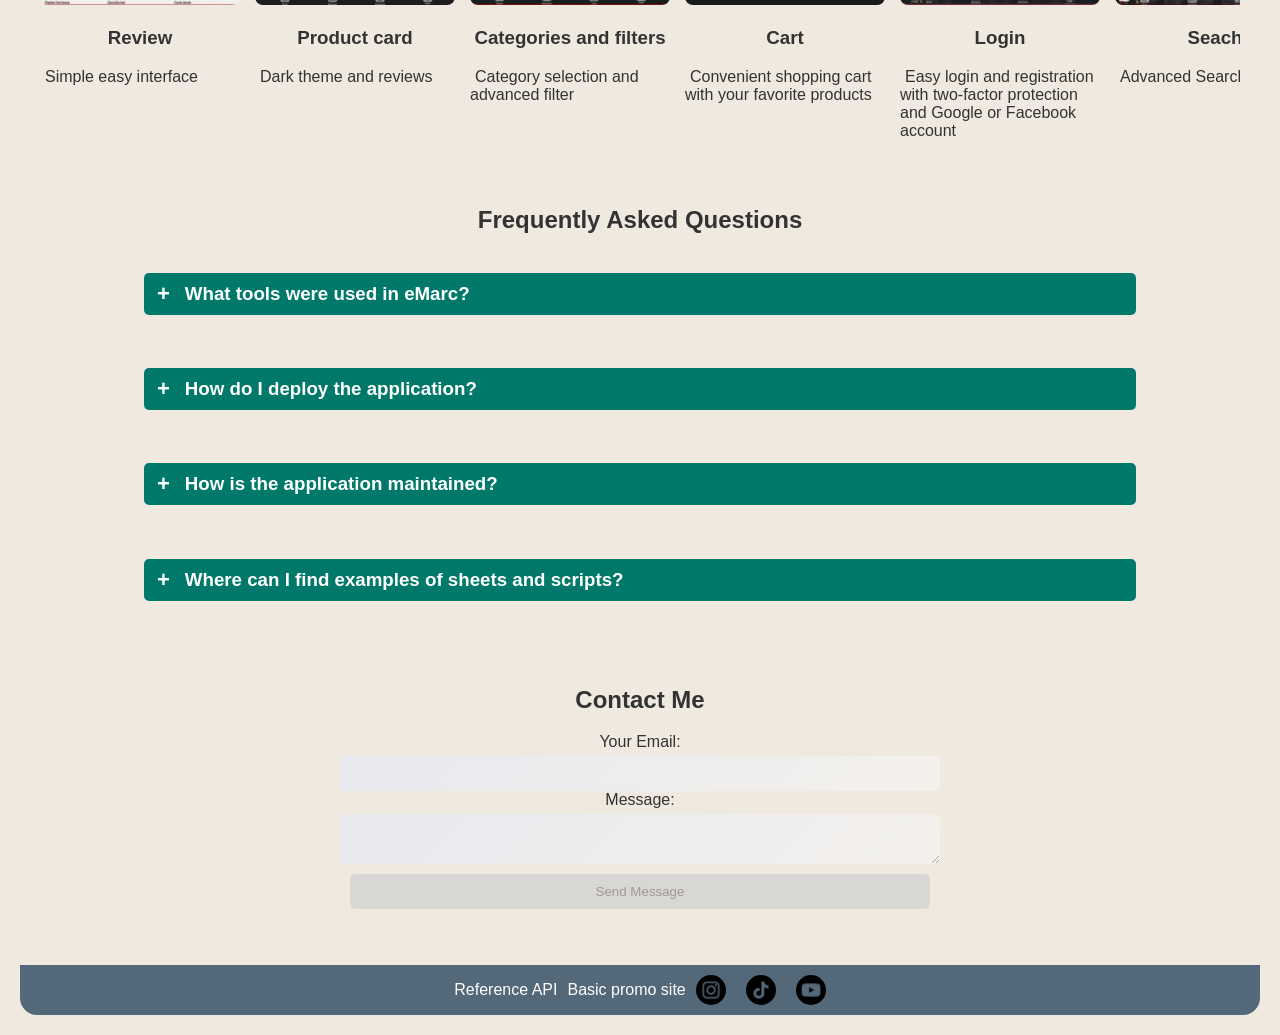
==== commit dc7d16f1: "samchense" ====
--- a/index.html
+++ b/index.html
@@ -83,19 +83,20 @@
     <!-- Main Banner -->
     <section id="section1" class="main-banner">
         <h2>🏷️ Super Deals and Discounts: Shop Smart and Save Big on Top Products!</h2>
-        <p>Experience seamless integration with Google Sheets via React. Simplify and optimize data handling effortlessly.</p>        
+        <h4>Experience seamless integration with Google Sheets via React. Simplify and optimize data handling effortlessly.</h4>        
     </section>
 
     <!-- Project Description Section -->
     <section id="section2" class="project-description">
         <h2>🎯 Project Description</h2>
-        <p>Welcome to the eMarc project! A React-based web app for efficient interaction with Google Sheets, focused on simplicity and performance optimization.</p>
+        <h4>Welcome to the eMarc project! A React-based web app for efficient interaction with Google Sheets, focused on simplicity and performance optimization.</h4>
         <a href="https://anjibarik.github.io/do/" class="cta-link">Live Demo 🌐</a>
     </section>
 
     <!-- Features Section -->
     <section id="section3" class="features">
         <h2>🚀 Main Features</h2>
+        <h4>Pricing management application — flexibility and convenience for your business! Add diverse price lists for different products and adapt them to various languages. Easy setup without account binding, assembly, or programming. Maximum possibilities with minimal effort!</h4>
         <div class="feature-item">
             <section class="features-section">
                 <h2>Frontend in React</h2>
@@ -133,7 +134,7 @@
             </section>
             
         </div>
-        <div id="section4" class="feature-item">
+        <section id="section4" class="feature-item">
             <section class="features-section">
                 <h2>Google Sheets & Scripts Integration</h2>
                 <div class="features-container">
@@ -151,35 +152,40 @@
                 </div>
             </section>
             
-        </div>
+        </section>
     </section>  
 
-  <!-- Steps to Deploy -->
-  <h2>🛠️ How to Deploy</h2>
-<section id="section5" class="steps">      
-    <table class="deployment-steps">
-        <tr>
-            <th>Step</th>
-            <th>Description</th>
-        </tr>
-        <tr>
-            <td class="nowrap">Step 1</td>
-            <td>✅ Prepare Google Sheets and Scripts by uploading templates and configuring access.</td>
-        </tr>
-        <tr>
-            <td class="nowrap">Step 2</td>
-            <td>✅ Configure the frontend with JSON paths, logos, and images.</td>
-        </tr>
-        <tr>
-            <td class="nowrap">Step 3</td>
-            <td>✅ Populate price lists directly in Google Sheets.</td>
-        </tr>
-        <tr>
-            <td class="nowrap">Step 4</td>
-            <td>✅ Ensure proper Google account access for smooth operation.</td>
-        </tr>
-    </table>
+    <!-- Steps to Deploy -->
+<h2>🛠️ How to Deploy</h2>
+<section id="section5" class="steps">
+    <div class="deployment-steps">
+        <div class="step">
+            <div class="step-circle">1</div>
+            <div class="step-content">               
+                <p> Prepare Google Sheets and Scripts by uploading templates and configuring access.</p>
+            </div>
+        </div>
+        <div class="step">
+            <div class="step-circle">2</div>
+            <div class="step-content">                
+                <p> Configure the frontend with JSON paths, logos, and images.</p>
+            </div>
+        </div>
+        <div class="step">
+            <div class="step-circle">3</div>
+            <div class="step-content">               
+                <p> Populate price lists directly in Google Sheets.</p>
+            </div>
+        </div>
+        <div class="step">
+            <div class="step-circle">4</div>
+            <div class="step-content">                
+                <p> Ensure proper Google account access for smooth operation.</p>
+            </div>
+        </div>
+    </div>
 </section>
+
 
 
 
--- a/styles.css
+++ b/styles.css
@@ -11,7 +11,7 @@
 }
 
 [data-theme="dark"] {
-    --header-bg: #3b33573b;
+    --header-bg: radial-gradient(circle at 50% 30%, #1a1a2e, #0f0f1c);
     --background: #121212;
     --text: rgba(202, 198, 191, 0.87);
     --button-bg: #444444;
@@ -74,7 +74,7 @@
     align-items: center;
     justify-content: space-between;
     padding: 10px 20px;
-    background-color: var(--header-bg);
+    background: var(--header-bg);
     border-radius: 17px 17px 0 0;
 }
 
@@ -296,10 +296,18 @@
 #contactForm textarea {
     padding: 10px;
     margin-top: 5px;
-    border: 1px solid #ccc;
+    border: none;
     border-radius: 5px;
     max-width: 580px;
     outline: none;
+    background: var(--card-hover-bg);
+    color: var(--text);
+    opacity: 0.5;
+}
+
+#contactForm input:focus,
+#contactForm textarea:focus {
+    border: 2px solid; 
 }
 
 #formResponse {
@@ -309,7 +317,7 @@
 
 /* Footer */
 .footer-container {
-    background-color: #666;
+    background: var(--nav-bg);
     color: white;
     padding: 10px;
     text-align: center;
@@ -389,8 +397,20 @@
 }
 
 .feature-card .emoji {
-    font-size: 2em;
-    margin-bottom: 10px;
+    font-size: 2em;   
+}
+
+.feature-card h3{
+    margin: 15px auto 5px 5px;
+    min-height: 2.5rem;
+    text-align: center;
+}
+
+.feature-card p {
+    font-size: large;
+    line-height: 1.5;
+    margin: 10px auto;
+    /* text-align: center; */
 }
 
 /* FAQ Section */
@@ -460,7 +480,7 @@
 
 .cloud-banner .moon {
     position: absolute;
-    top: 20px;
+    top: 25px;
     right: 20%;
     width: 80px;
     height: 80px;
@@ -529,7 +549,7 @@
 }
 
 .desktop-nav a:hover {
-    background: #555;
+    background: #005f56;
 }
 
 .cta-link {
@@ -555,7 +575,7 @@
     right: 20px;    
     width: 100px;
     height: 100px;
-    background: rgba(0, 0, 0, 0.7);
+    background: var(--nav-bg);
     border-radius: 50%;
     z-index: 10;
     padding: 10px;
@@ -568,7 +588,7 @@
     position: fixed;   
     right: 20px;
     transform: translateY(-50%);
-    background: #444;
+    background: var(--nav-bg);
     color: #fff;    
     cursor: pointer;
     z-index: 100;
@@ -622,7 +642,7 @@
     display: flex;
     align-items: center;
     justify-content: center;
-    background: #444;
+    background: var(--nav-bg);
     border-radius: 50%;
     position: absolute;
     cursor: pointer;
@@ -630,7 +650,7 @@
 }
 
 .nav-segment:hover, .nav-segment:active {
-    background: #666;
+    background: #005f56;
     z-index: 100;
 }
 
@@ -690,7 +710,7 @@
     align-items: center;
     flex-direction: column;
     gap: 20px;
-    z-index: 9999;
+    z-index: 999;
 }
 
 .side-nav-segment {
@@ -739,4 +759,50 @@
     opacity: 1;
 }
 
-
+/* deploy step */
+.steps {
+    display: flex;
+    flex-direction: column;
+    gap: 20px;
+    justify-content: center;
+    align-items: center;
+}
+
+.step {
+    display: flex;
+    align-items: center;
+    gap: 15px;
+    padding: 15px;
+    color: var(--text);
+    margin-bottom: 2px;
+    justify-content: left;
+}
+
+.step-circle {
+    width: 40px;
+    height: 40px;
+    display: flex;
+    justify-content: center;
+    align-items: center;
+    background-color: var(--nav-bg);
+    color: #fff;
+    font-weight: bold;
+    font-size: 16px;
+    border-radius: 50%;
+    box-shadow: var(--card-hover-bg);
+}
+
+.step-content {
+    flex: 1;
+    font-family: 'Arial', sans-serif;   
+    line-height: 1.6;
+    font-size: 16px;
+}
+
+.step-content p {
+    margin: 0;
+}
+
+.deployment-steps {
+    margin: 20px 0;
+}
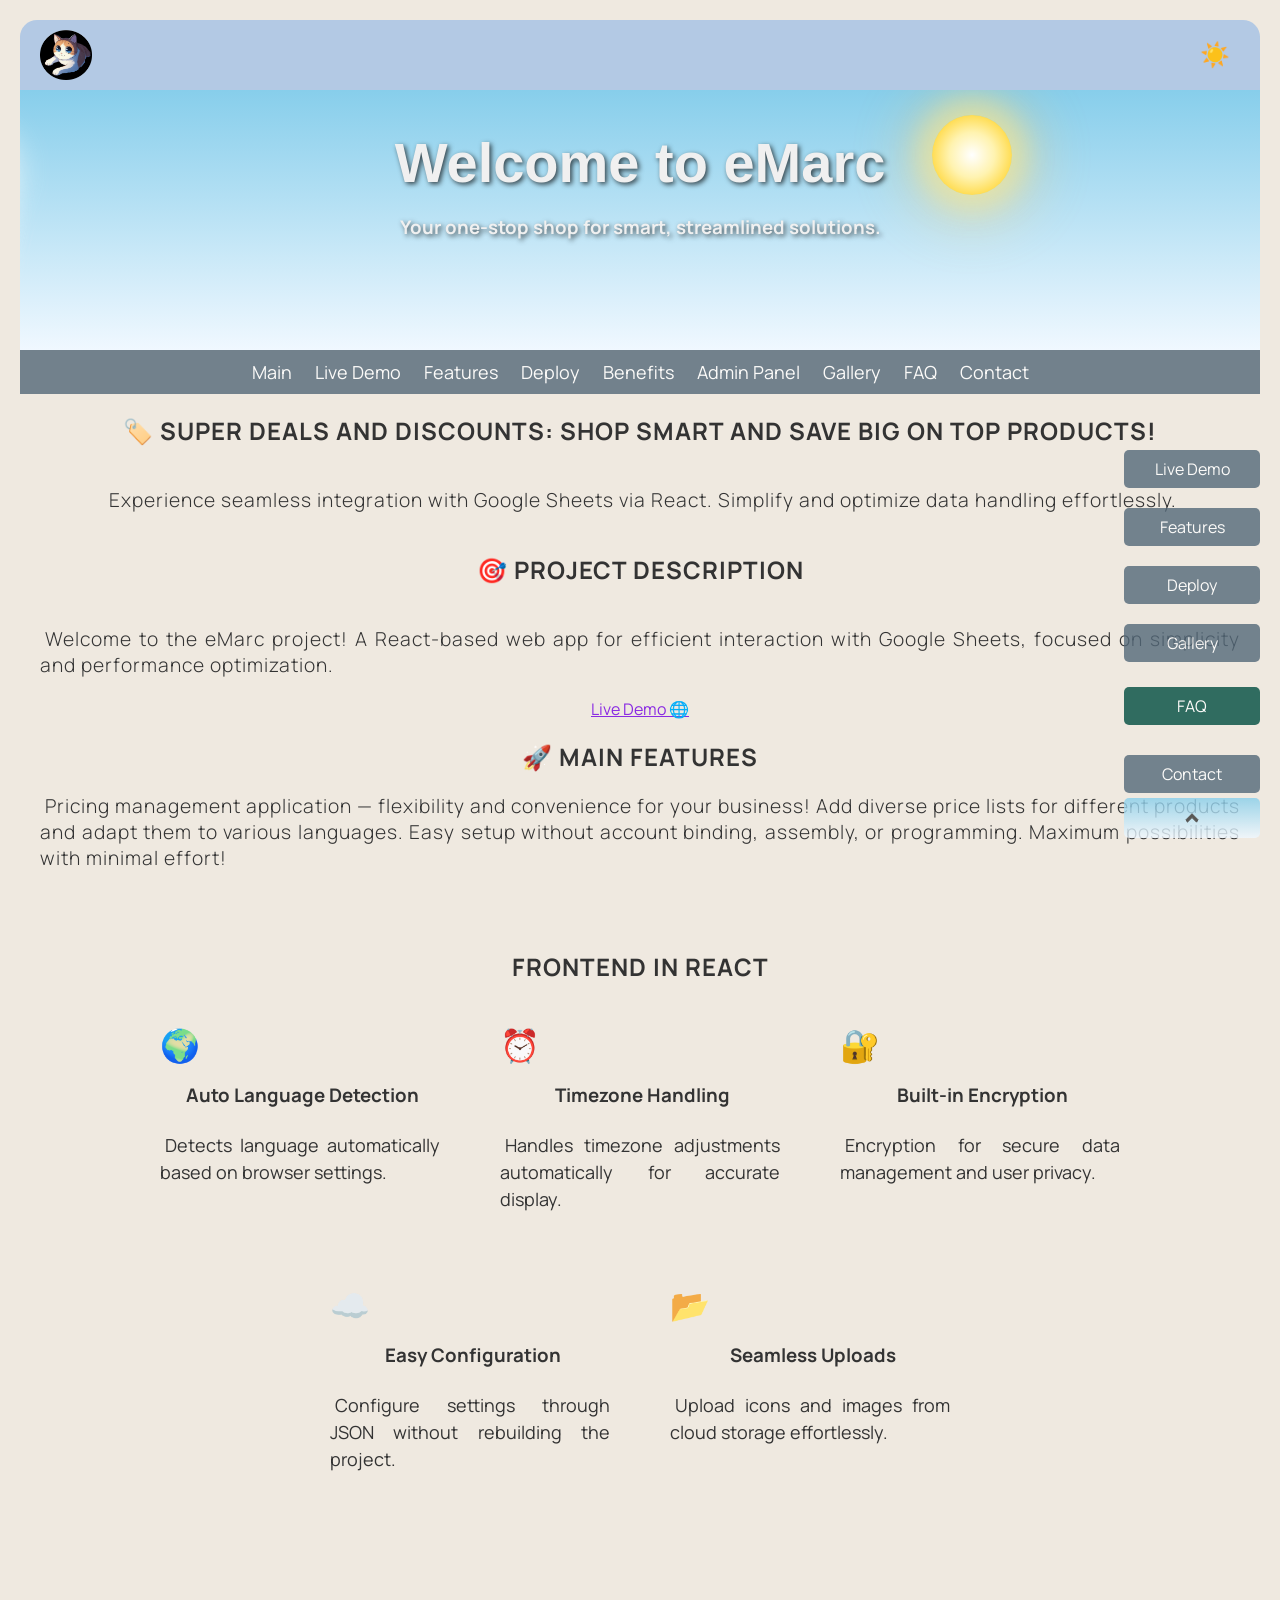
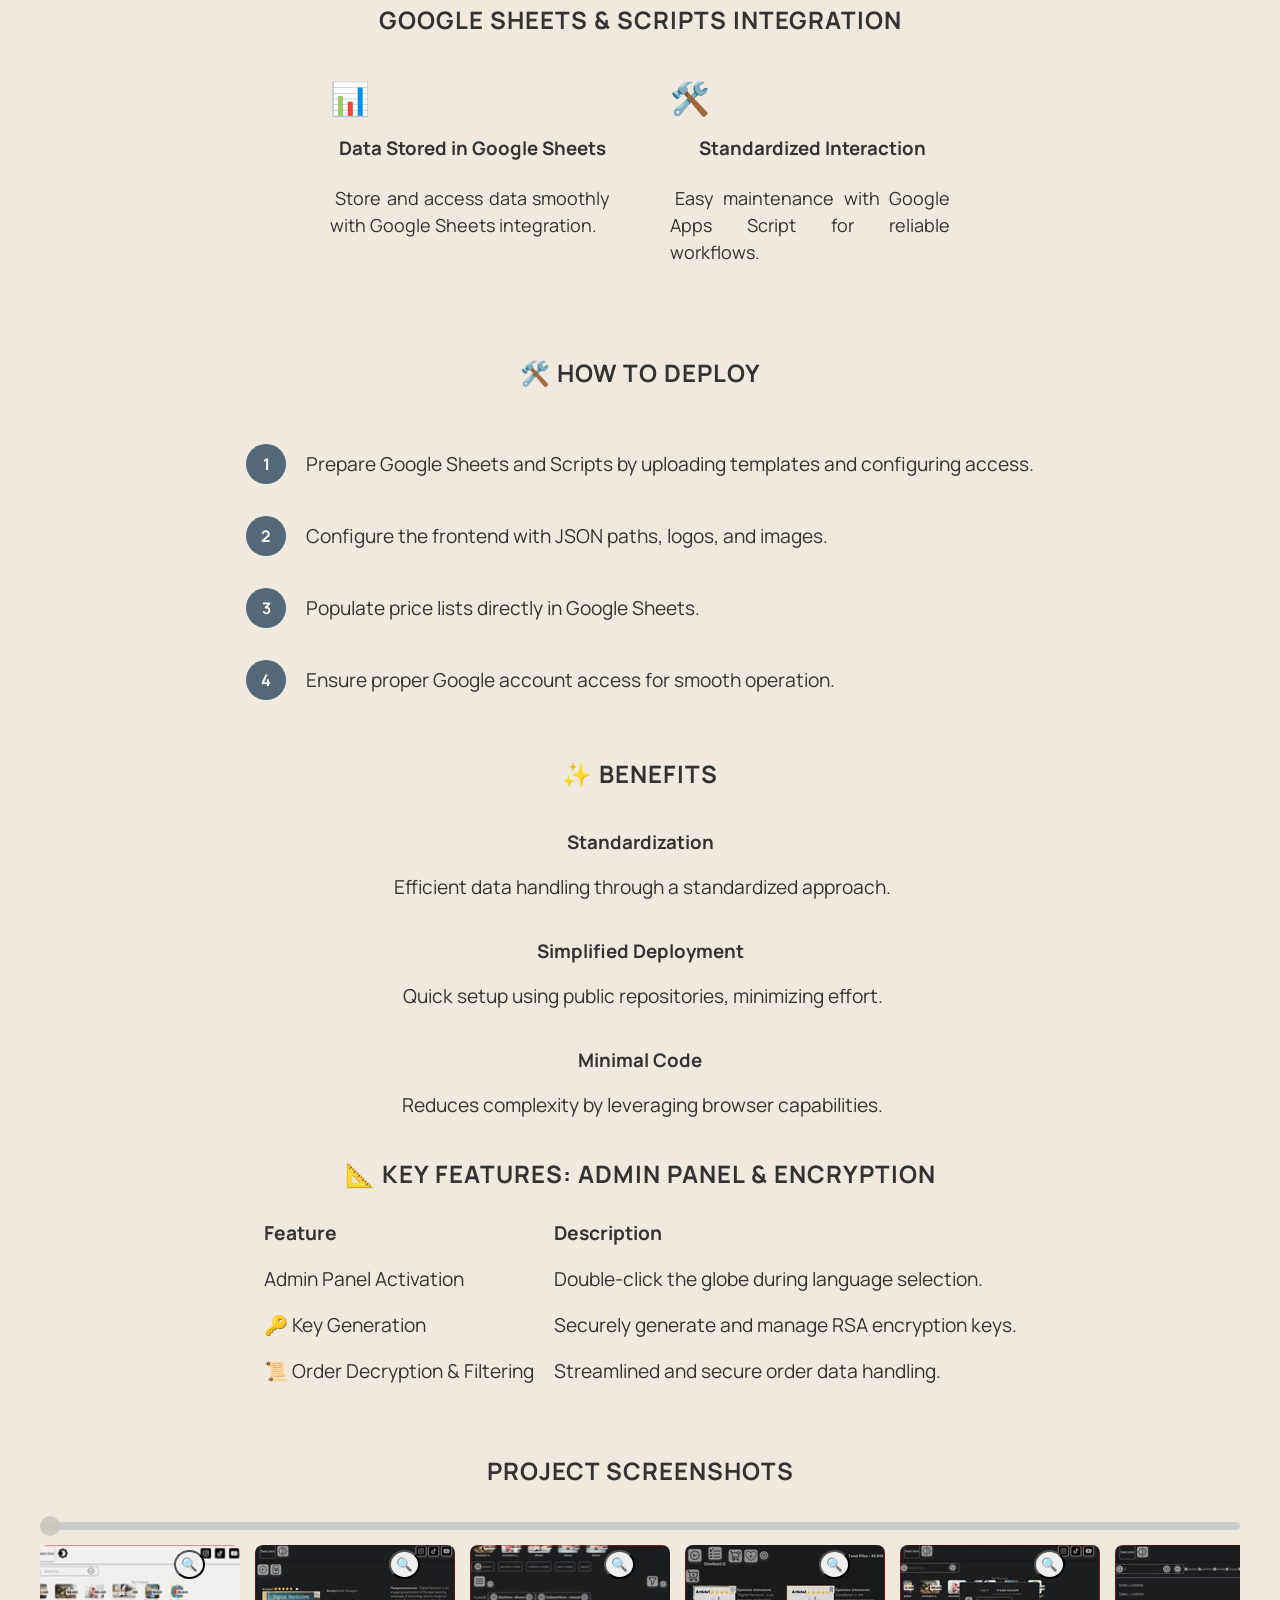
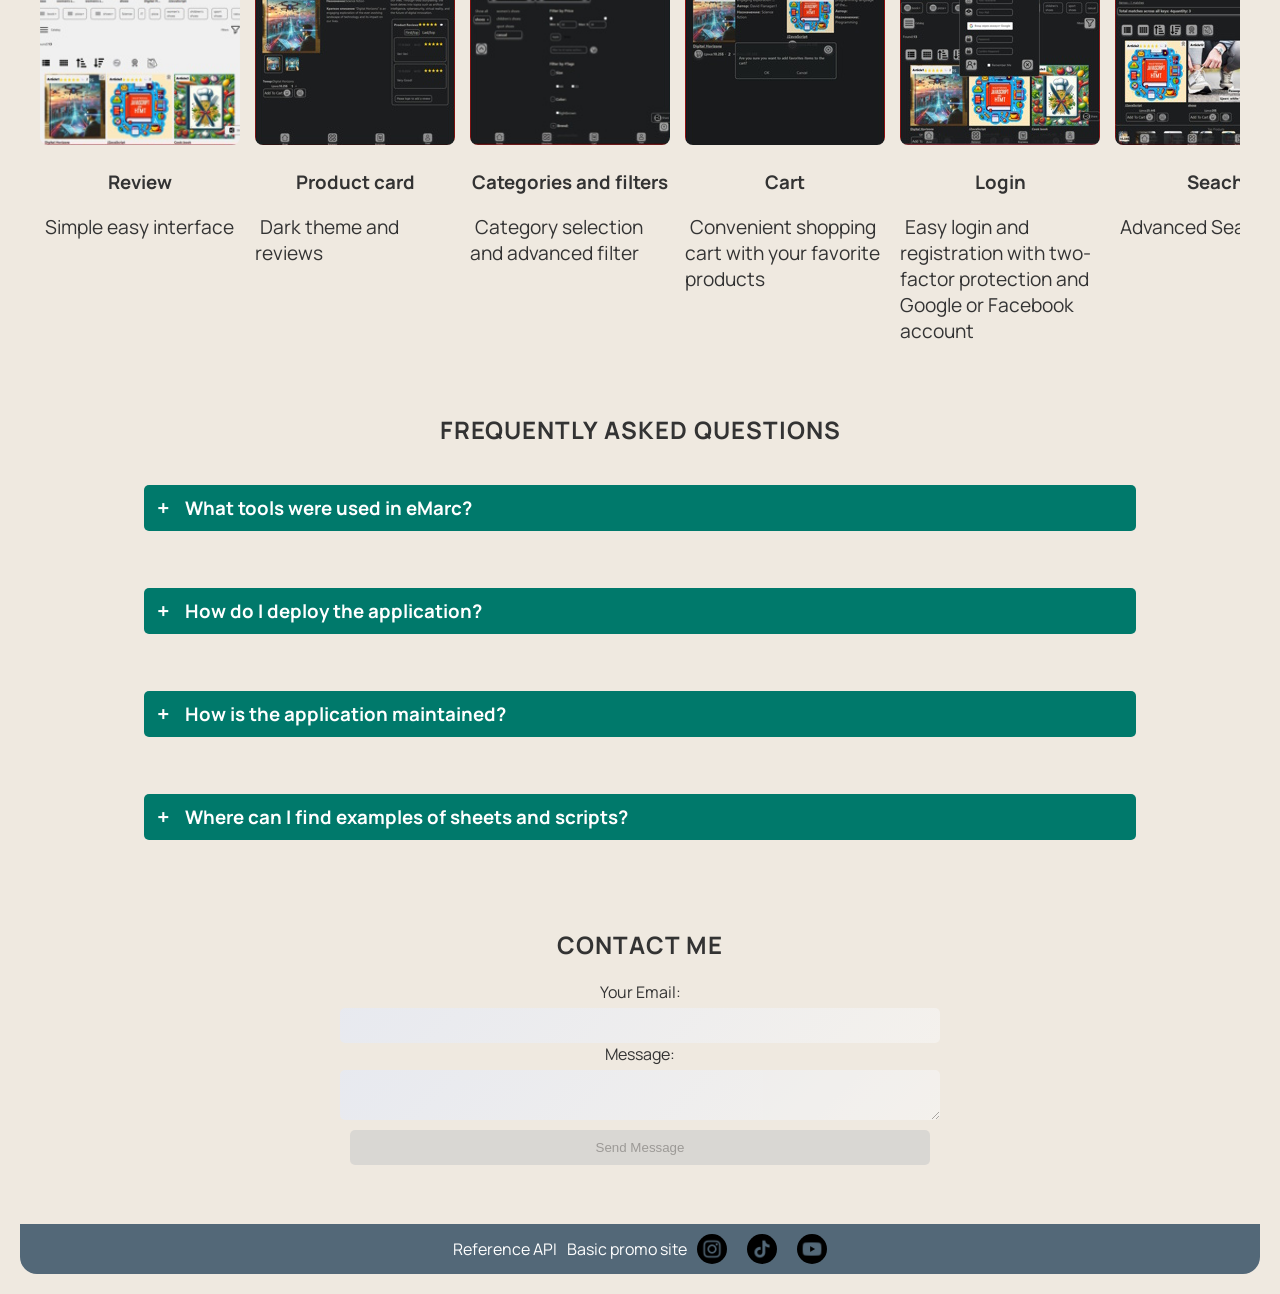
==== commit 27432242: "samchense" ====
--- a/index.html
+++ b/index.html
@@ -6,6 +6,7 @@
     <meta name="description" content="Promo site showcasing our products and services.">
     <meta name="keywords" content="promo, site, products, services, discounts">  
     <link rel="icon" type="image/png" href="img/favicon.png">
+    <link href="https://fonts.googleapis.com/css2?family=Manrope:wght@400;500;600;700&display=swap" rel="stylesheet">    
     <title>eMarc Project</title>
     <link rel="stylesheet" href="styles.css">   
 </head>
--- a/styles.css
+++ b/styles.css
@@ -21,7 +21,7 @@
 }
 
 body {
-    font-family: Arial, sans-serif;
+    font-family: 'Manrope', sans-serif;
     margin: 10px;
     padding: 10px;
     background-color: var(--background);
@@ -124,6 +124,22 @@
     opacity: 0.6;
 }
 
+h2 {
+    text-transform: uppercase;
+    text-align: center;
+    letter-spacing: 1px;
+  }
+
+h4 {
+    font-size: larger;
+    font-weight: 300;   
+    margin: 20px;    
+    letter-spacing: 1px;    
+    text-align: justify;
+    text-align-last: left;
+    text-indent: 5px;
+  }
+
 /* Image Gallery */
 .image-gallery {
     padding: 20px;
@@ -137,8 +153,7 @@
 }
 
 .thumbnail {    
-    border-radius: 8px;
-    /* cursor: pointer; */
+    border-radius: 8px;    
     height: 200px;
     width: 200px;
     object-fit: cover
@@ -379,21 +394,16 @@
     margin-top: 20px;
 }
 
-.feature-card {    
-    border-radius: 15px;
-    box-shadow: 0 4px 8px rgba(0, 0, 0, 0.2);
-    padding: 20px 20px 40px 20px;
-    width: 220px;
+.feature-card {      
+    padding: 20px;
+    width: 280px;
     height: 200px;
     text-align: left;
     transition: transform 0.3s, box-shadow 0.3s, background 0.3s;
 }
 
 .feature-card:hover {
-    transform: translateY(-5px);
-    box-shadow: 0 6px 12px rgba(0, 0, 0, 0.3);
-    background: var(--card-hover-bg);
-    color: var(--card-hover-color);
+    transform: translateY(-5px);    
 }
 
 .feature-card .emoji {
@@ -410,7 +420,8 @@
     font-size: large;
     line-height: 1.5;
     margin: 10px auto;
-    /* text-align: center; */
+    text-align: justify;
+    text-align-last: left;
 }
 
 /* FAQ Section */
@@ -473,9 +484,12 @@
 }
 
 .cloud-banner h1 {
-    font-size: 2.5em;
-    z-index: 100;
-    position: relative;
+  font-size: 3.5em;
+  z-index: 100;
+  position: relative;
+  font-family: Arial, sans-serif;
+  font-weight: bold;
+  margin: 10px;
 }
 
 .cloud-banner .moon {
@@ -673,7 +687,7 @@
 /* Table cell style */
 table.deployment-steps td {
     padding: 10px;
-    font-size: 1em;   
+    font-size: 1.2em;   
     text-align: left;
 }
 
@@ -690,6 +704,7 @@
 p {
     text-align: left;
     text-indent: 5px;
+    font-size: larger;
   }
 
   #section1, #section2, #section6  {
@@ -793,14 +808,13 @@
 }
 
 .step-content {
-    flex: 1;
-    font-family: 'Arial', sans-serif;   
-    line-height: 1.6;
-    font-size: 16px;
+    flex: 1;     
+    line-height: 1.6;    
 }
 
 .step-content p {
     margin: 0;
+    font-size: larger;
 }
 
 .deployment-steps {
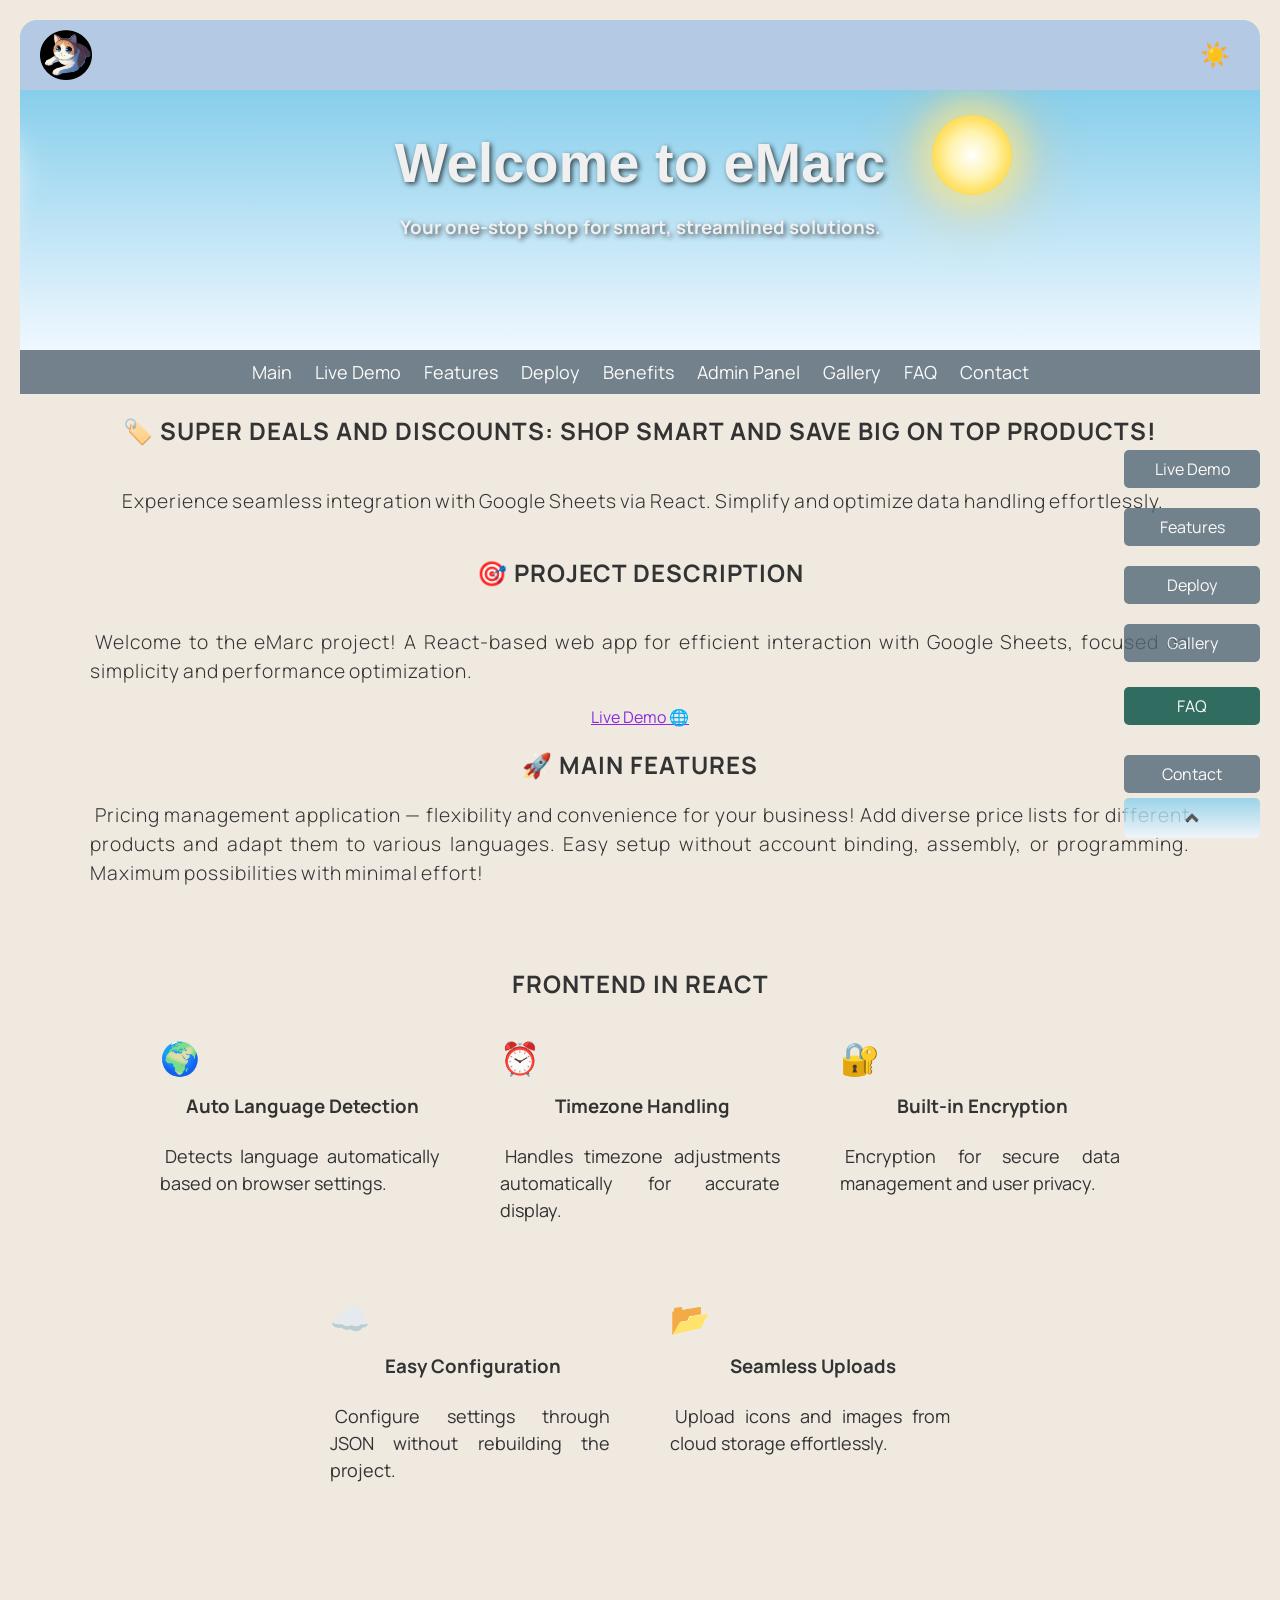
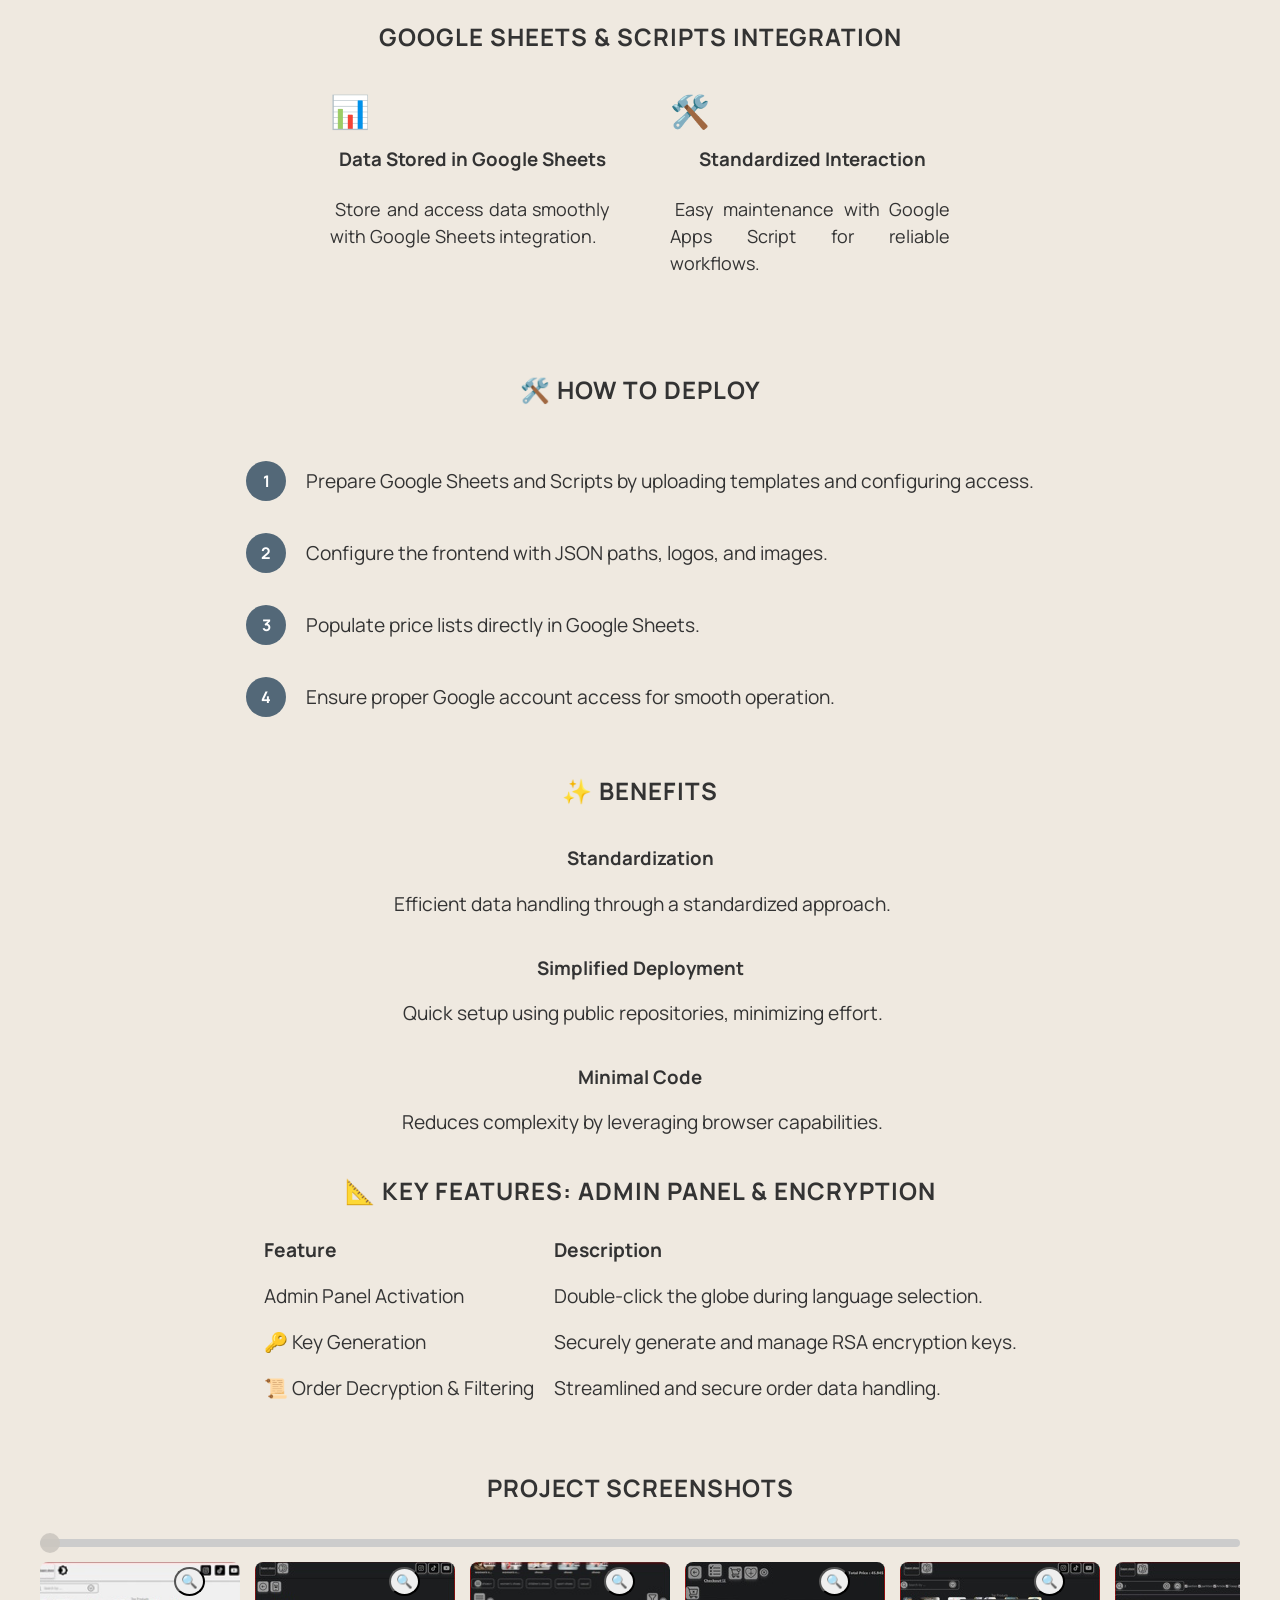
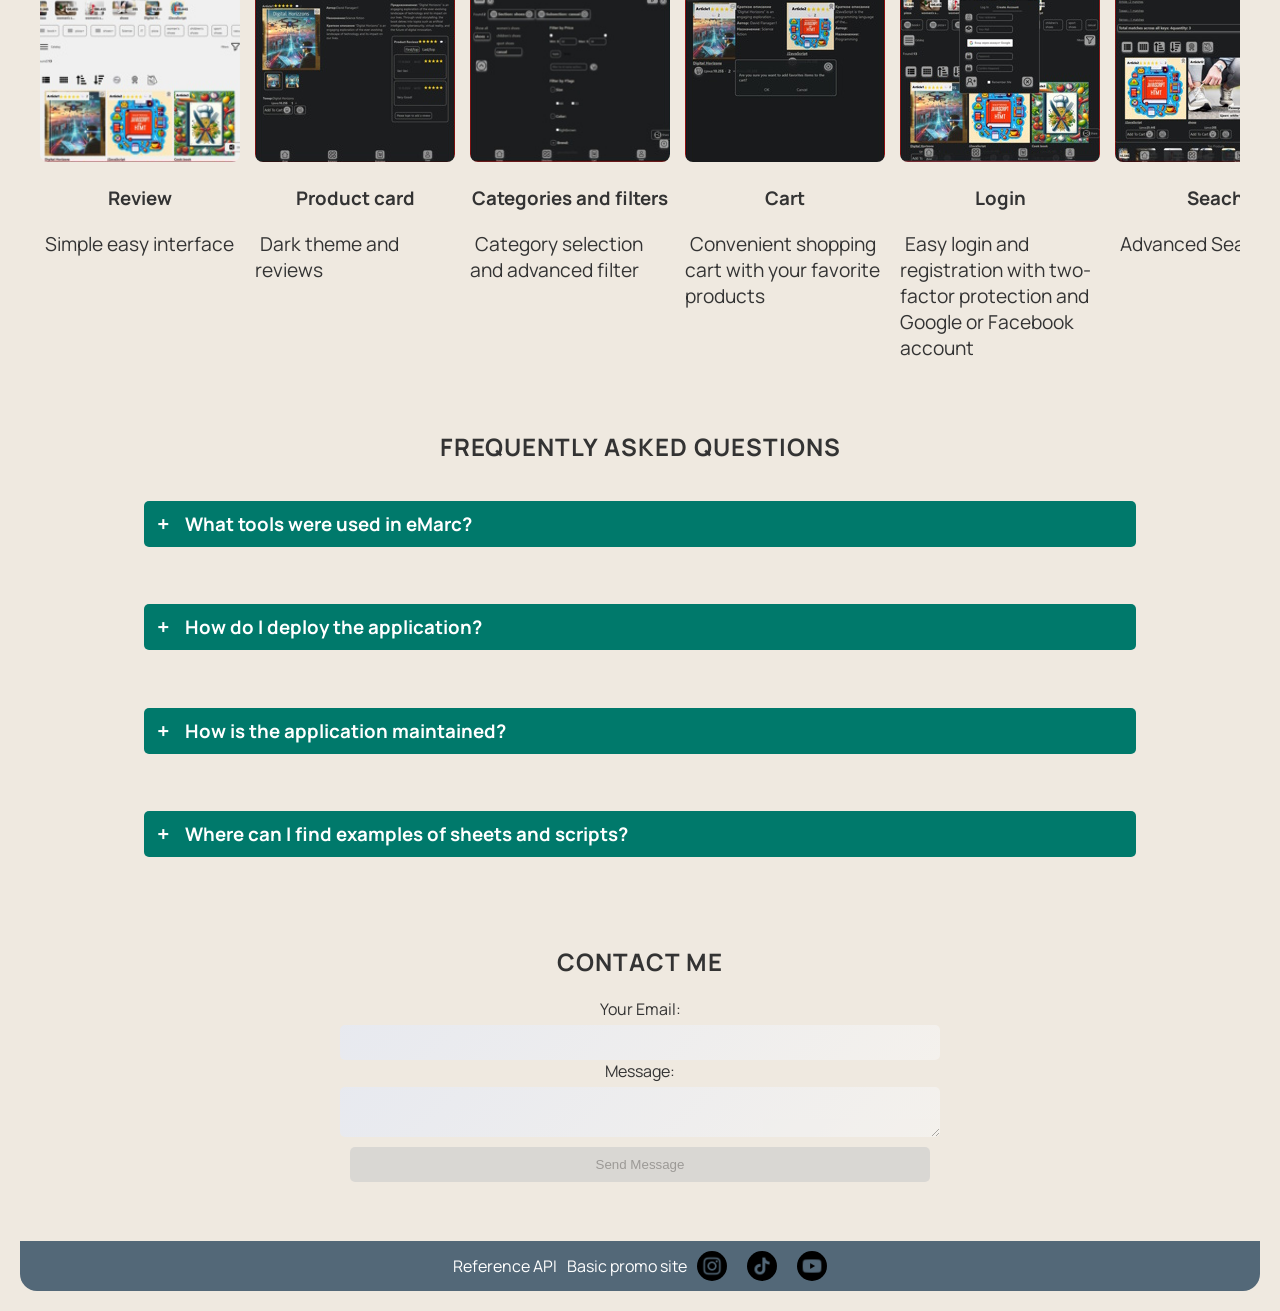
==== commit 89ed09da: "samchense" ====
--- a/index.html
+++ b/index.html
@@ -3,8 +3,10 @@
 <head>
     <meta charset="UTF-8">
     <meta name="viewport" content="width=device-width, initial-scale=1.0">
-    <meta name="description" content="Promo site showcasing our products and services.">
-    <meta name="keywords" content="promo, site, products, services, discounts">  
+    <meta name="description" content="eMarc Project - Smart Solutions for Google Sheets Integration. Simplify data handling with our React-based web app.">
+    <meta name="keywords" content="react, google sheets, data management, web app, eMarc, pricing, admin panel, encryption">
+    <meta property="og:title" content="eMarc Project - Smart Solutions" />
+    <meta property="og:description" content="Discover eMarc, a React-based web app for efficient Google Sheets interaction. Streamline your data handling with our smart, streamlined solutions." />
     <link rel="icon" type="image/png" href="img/favicon.png">
     <link href="https://fonts.googleapis.com/css2?family=Manrope:wght@400;500;600;700&display=swap" rel="stylesheet">    
     <title>eMarc Project</title>
@@ -36,15 +38,15 @@
 
 <!-- Desktop Navigation Bar -->
 <nav id="desktop-nav" class="desktop-nav">
-    <a href="#section1">Main</a>
-    <a href="#section2">Live Demo</a>
-    <a href="#section3">Features</a>   
-    <a href="#section5">Deploy</a>
-    <a href="#section6">Benefits</a>
-    <a href="#section7">Admin Panel</a>
-    <a href="#section8">Gallery</a>
-    <a href="#section9">FAQ</a>
-    <a href="#section10">Contact</a>   
+    <a href="#section1" title="Main">Main</a>
+        <a href="#section2" title="Live Demo">Live Demo</a>
+        <a href="#section3" title="Features">Features</a>
+        <a href="#section5" title="Deploy">Deploy</a>
+        <a href="#section6" title="Benefits">Benefits</a>
+        <a href="#section7" title="Admin Panel">Admin Panel</a>
+        <a href="#section8" title="Gallery">Gallery</a>
+        <a href="#section9" title="FAQ">FAQ</a>
+        <a href="#section10" title="Contact">Contact</a>
 </nav>
 
 <button id="nav-toggle-button" >☰</button>
@@ -56,27 +58,27 @@
             <path d="M7.41 16.16L12 11.58l4.59 4.58L18 13.72l-6-6-6 6z" stroke="var(--text)" fill="var(--text)"/>
         </svg> 
     </div>
-    <div class="nav-segment" data-target="section2">LiveDemo</div>
-    <div class="nav-segment" data-target="section3">Features</div>
-    <div class="nav-segment" data-target="section5">Deploy</div>
-    <div class="nav-segment" data-target="section8">Gallery</div>
-    <div class="nav-segment" data-target="section9">FAQ</div>
-    <div class="nav-segment" data-target="section10">Contact</div>
+        <div class="nav-segment" data-target="section2" title="Live Demo">LiveDemo</div>
+        <div class="nav-segment" data-target="section3" title="Features">Features</div>
+        <div class="nav-segment" data-target="section5" title="Deploy">Deploy</div>
+        <div class="nav-segment" data-target="section8" title="Gallery">Gallery</div>
+        <div class="nav-segment" data-target="section9" title="FAQ">FAQ</div>
+        <div class="nav-segment" data-target="section10" title="Contact">Contact</div>
 </div>
 
 
 <!-- side-nav -->
 <div class="side-nav">
-    <div class="side-nav-segment" data-target="section2">Live Demo</div>
-    <div class="side-nav-segment" data-target="section3">Features</div>
-    <div class="side-nav-segment" data-target="section5">Deploy</div>
-    <div class="side-nav-segment" data-target="section8">Gallery</div>
-    <div class="side-nav-segment" data-target="section9">FAQ</div>
-    <div class="side-nav-segment" data-target="section10">Contact</div>
-    <div class="scroll-top">
-        <svg width="24" height="24" viewBox="0 0 24 24">
+        <div class="side-nav-segment" data-target="section2" title="Live Demo">Live Demo</div>
+        <div class="side-nav-segment" data-target="section3" title="Features">Features</div>
+        <div class="side-nav-segment" data-target="section5" title="Deploy">Deploy</div>
+        <div class="side-nav-segment" data-target="section8" title="Gallery">Gallery</div>
+        <div class="side-nav-segment" data-target="section9" title="FAQ">FAQ</div>
+        <div class="side-nav-segment" data-target="section10" title="Contact">Contact</div>
+        <div class="scroll-top" title="Scroll to top">
+          <svg width="24" height="24" viewBox="0 0 24 24">
             <path d="M7.41 16.16L12 11.58l4.59 4.58L18 13.72l-6-6-6 6z" stroke="var(--text)" fill="var(--text)"/>
-        </svg> 
+          </svg> 
     </div>
 </div>
 
@@ -91,7 +93,7 @@
     <section id="section2" class="project-description">
         <h2>🎯 Project Description</h2>
         <h4>Welcome to the eMarc project! A React-based web app for efficient interaction with Google Sheets, focused on simplicity and performance optimization.</h4>
-        <a href="https://anjibarik.github.io/do/" class="cta-link">Live Demo 🌐</a>
+        <a href="https://anjibarik.github.io/do/" class="cta-link" rel="noopener" title="Live Demo">Live Demo 🌐</a>
     </section>
 
     <!-- Features Section -->
@@ -426,12 +428,12 @@
     <!-- Footer -->
     <footer>
         <div class="footer-container">
-            <a href="https://github.com/AnjiBarik/do/tree/main/do-app/samples" target="_blank" rel="noopener">Reference API</a>
-            <a href="https://anjibarik.github.io/shoes/" target="_blank" rel="noopener">Basic promo site</a>
+            <a href="https://github.com/AnjiBarik/do/tree/main/do-app/samples" target="_blank" rel="noopener" title="Reference API">Reference API</a>
+            <a href="https://anjibarik.github.io/shoes/" target="_blank" rel="noopener" title="Basic promo site">Basic promo site</a>
             <div class="social-icons">
-                <a href="https://www.instagram.com/cssjavascr?igsh=YzljYTk1ODg3Zg==" class="social-icon"><img src="img/inst.png" alt="Instagram"></a>                
-                <a href="https://www.tiktok.com/@script.java?_d=secCgYIASAHKAESPgo8uaI%2BfZqqX3tvkL8sZTd6YEmifeed6wbY1qYdl0rL6AUTEL2NNsi9cKKTo7GsSuLBkwCB8yvpld7K1wS0GgA%3D&checksum=64abd715a82a552085916792e4df2e965fc8438d4a726ce6e8fac1f9c7629284&sec_uid=MS4wLjABAAAADHLgN9G_xkFFziE9wA2NnG0hch8ymbgAKUaQ5d42DEpvc6vTSL7py90wwAqbXQOy&sec_user_id=MS4wLjABAAAADHLgN9G_xkFFziE9wA2NnG0hch8ymbgAKUaQ5d42DEpvc6vTSL7py90wwAqbXQOy&share_app_id=1340&share_author_id=7304589370715407366&share_link_id=659e7a2b-b6da-4ca1-80cd-d264d91efa80&sharer_language=uk&timestamp=1728756771&u_code=eb78a48gc93h2d&ugbiz_name=Account&user_id=7304589370715407366&utm_campaign=client_share&utm_source=viber&_r=1" class="social-icon"><img src="img/tik.png" alt="Tik"></a>
-                <a href="https://www.youtube.com/watch?v=P4ALDytLAXQ&t=294s" class="social-icon"><img src="img/you.png" alt="YouTube"></a>
+                <a href="https://www.instagram.com/cssjavascr?igsh=YzljYTk1ODg3Zg==" class="social-icon" title="Instagram"><img src="img/inst.png" alt="Instagram"></a>                
+                <a href="https://www.tiktok.com/@script.java?_d=secCgYIASAHKAESPgo8uaI%2BfZqqX3tvkL8sZTd6YEmifeed6wbY1qYdl0rL6AUTEL2NNsi9cKKTo7GsSuLBkwCB8yvpld7K1wS0GgA%3D&checksum=64abd715a82a552085916792e4df2e965fc8438d4a726ce6e8fac1f9c7629284&sec_uid=MS4wLjABAAAADHLgN9G_xkFFziE9wA2NnG0hch8ymbgAKUaQ5d42DEpvc6vTSL7py90wwAqbXQOy&sec_user_id=MS4wLjABAAAADHLgN9G_xkFFziE9wA2NnG0hch8ymbgAKUaQ5d42DEpvc6vTSL7py90wwAqbXQOy&share_app_id=1340&share_author_id=7304589370715407366&share_link_id=659e7a2b-b6da-4ca1-80cd-d264d91efa80&sharer_language=uk&timestamp=1728756771&u_code=eb78a48gc93h2d&ugbiz_name=Account&user_id=7304589370715407366&utm_campaign=client_share&utm_source=viber&_r=1" class="social-icon" title="TikTok"><img src="img/tik.png" alt="Tik"></a>
+                <a href="https://www.youtube.com/watch?v=P4ALDytLAXQ&t=294s" class="social-icon" title="YouTube"><img src="img/you.png" alt="YouTube"></a>
             </div>                     
         </div>
     </footer>
--- a/styles.css
+++ b/styles.css
@@ -29,6 +29,10 @@
     transition: background-color 0.5s ease, color 0.5s ease;
     text-align: center;
     scroll-behavior: smooth;
+}
+
+.emoji {
+    font-family: 'Segoe UI Emoji', 'Noto Color Emoji', sans-serif; 
 }
 
 #theme-toggle {
@@ -133,11 +137,14 @@
 h4 {
     font-size: larger;
     font-weight: 300;   
-    margin: 20px;    
+    margin: 20px auto;    
     letter-spacing: 1px;    
-    text-align: justify;
-    text-align-last: left;
+    text-align: justify;   
     text-indent: 5px;
+    max-width: 1100px;
+    /* hyphens: manual; */
+    word-spacing: -2px;
+    line-height: 1.5;
   }
 
 /* Image Gallery */
@@ -420,8 +427,7 @@
     font-size: large;
     line-height: 1.5;
     margin: 10px auto;
-    text-align: justify;
-    text-align-last: left;
+    text-align: justify;    
 }
 
 /* FAQ Section */
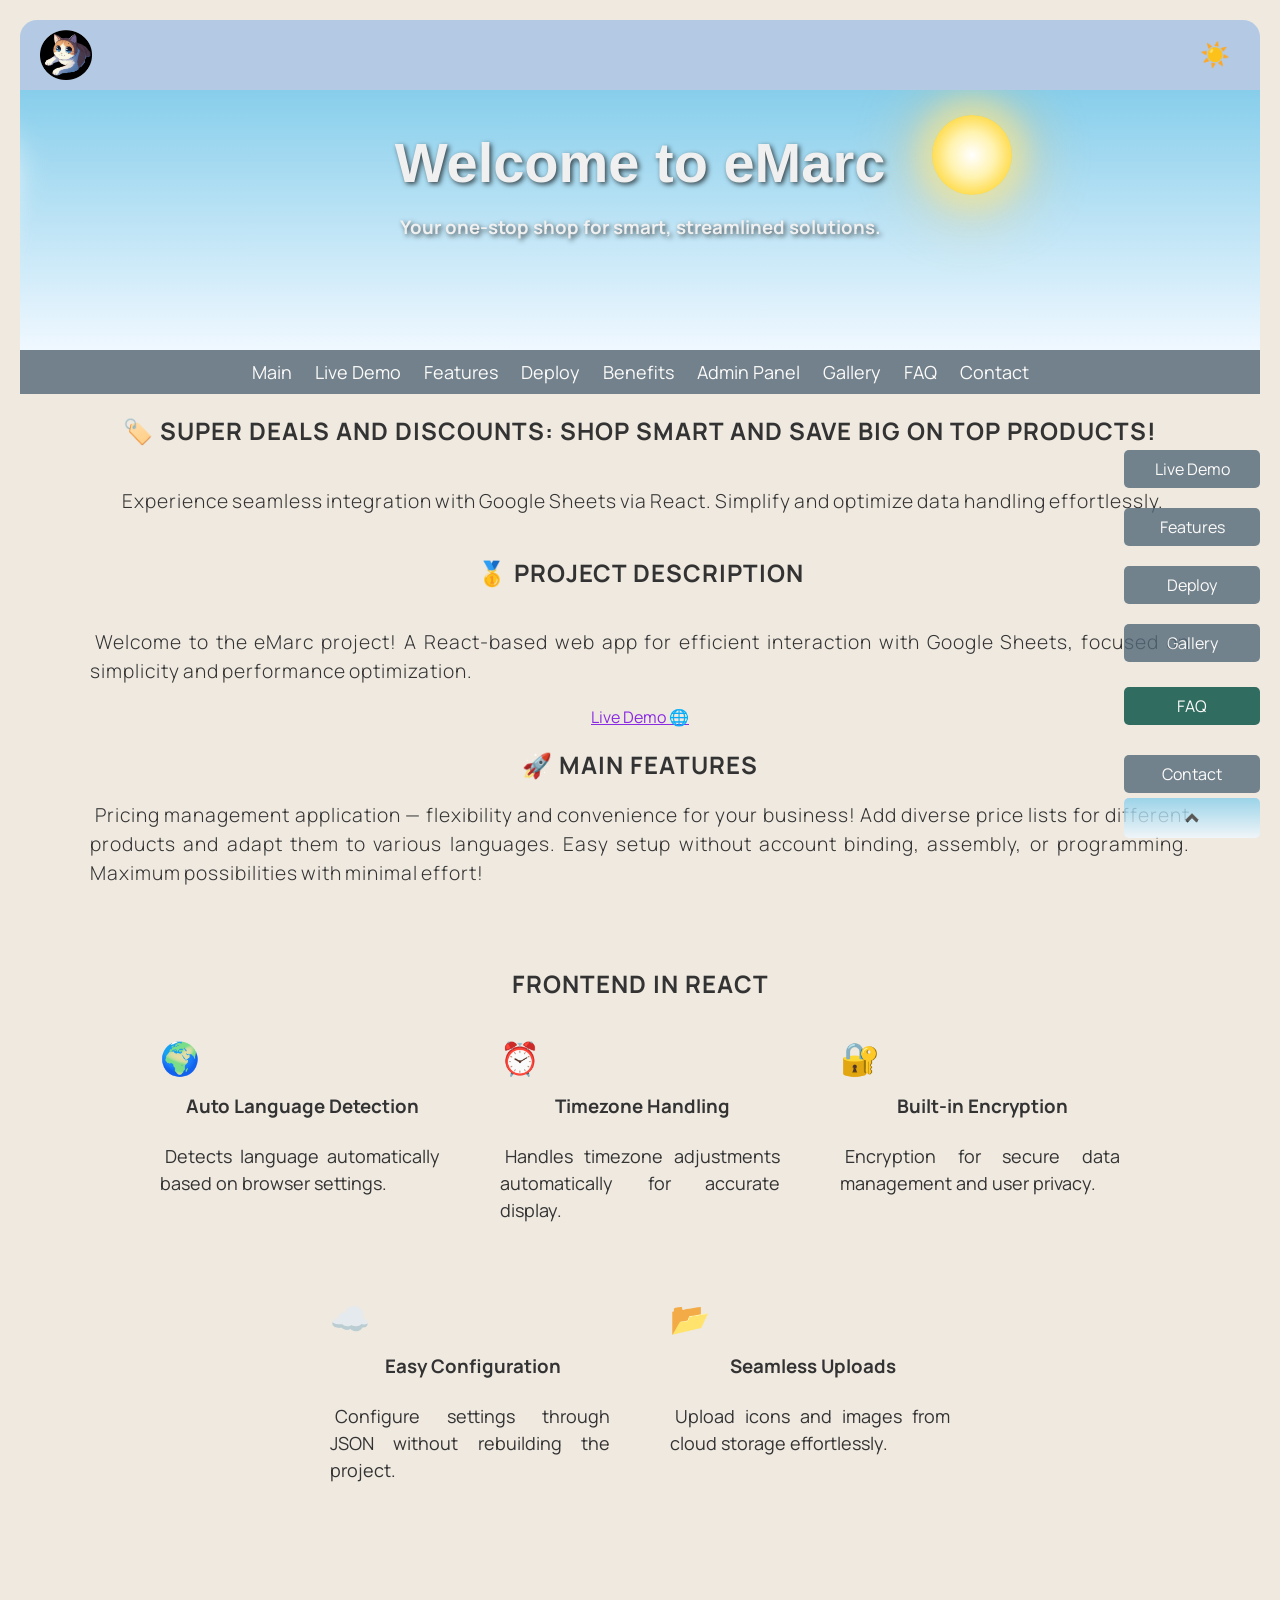
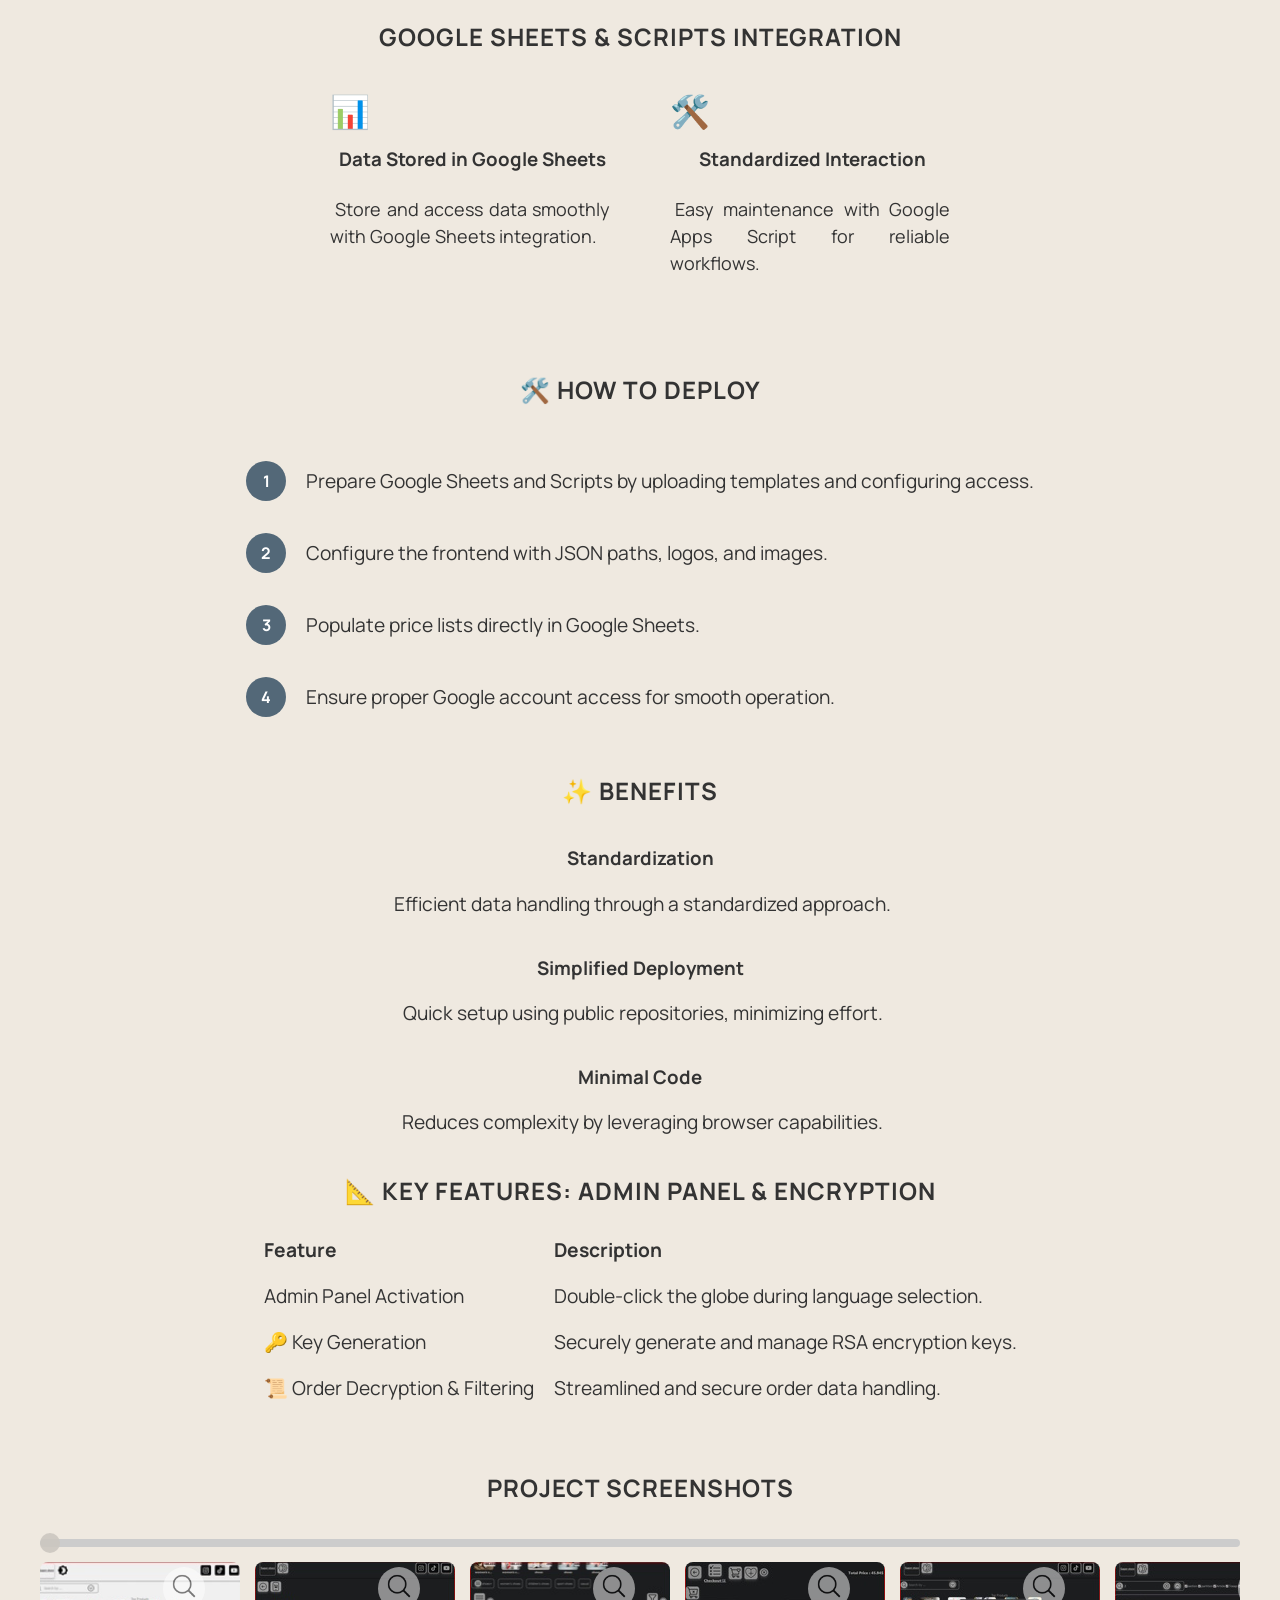
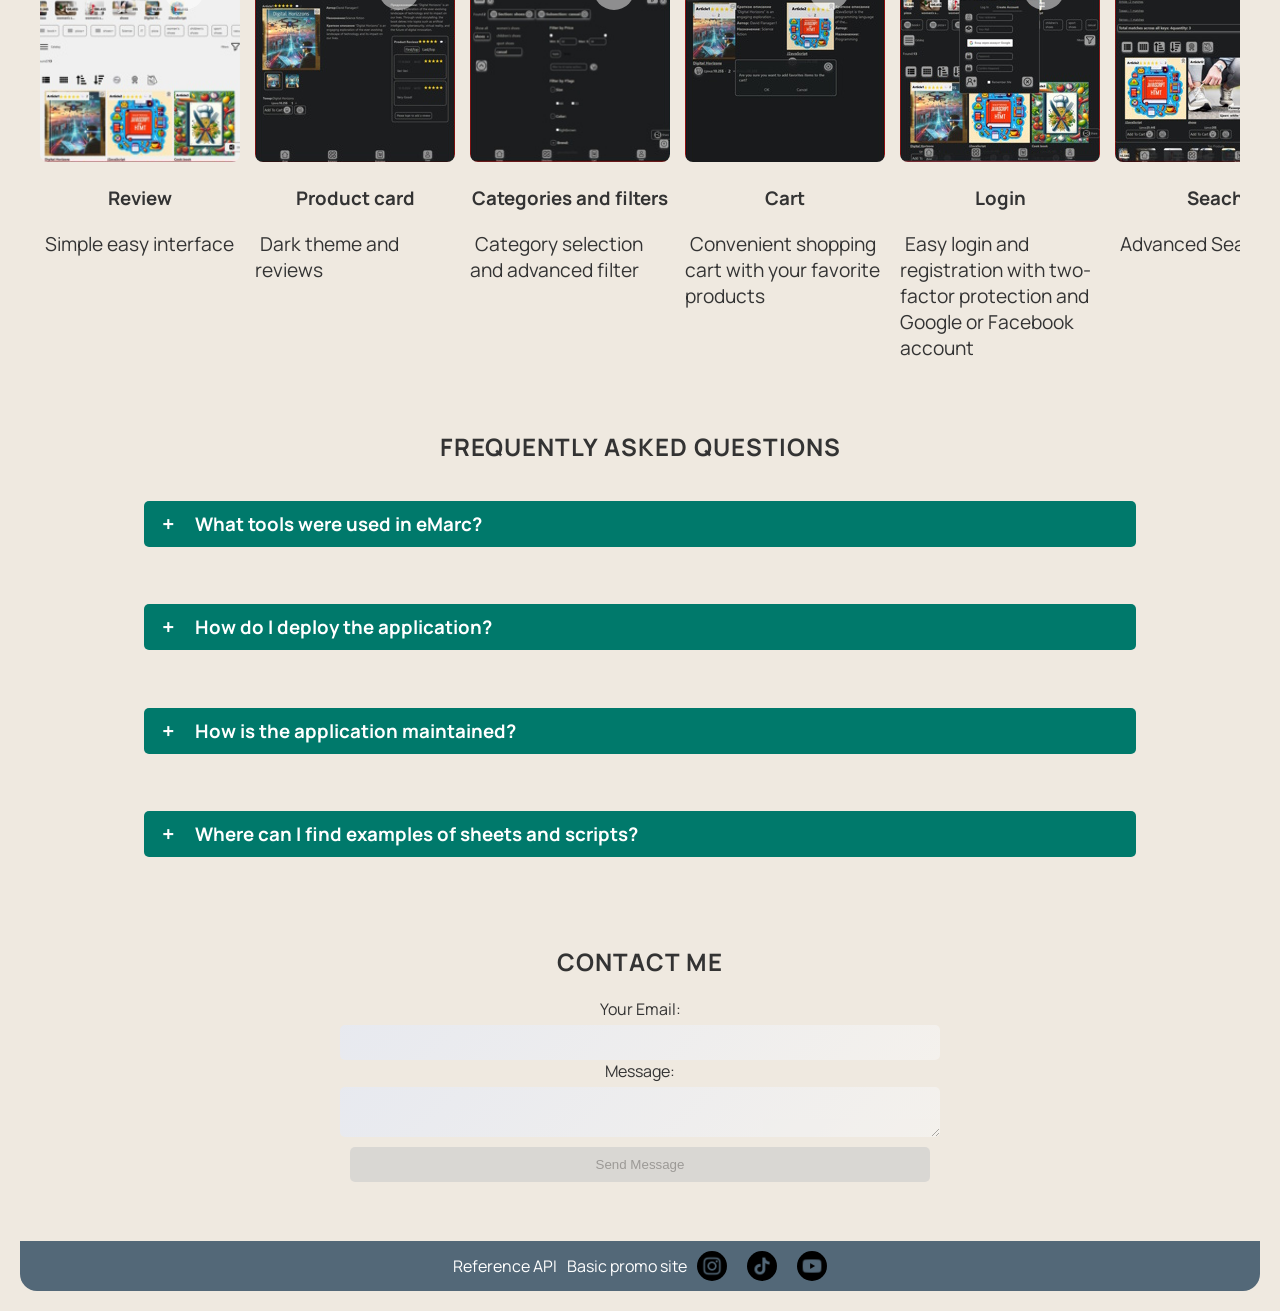
==== commit 2a65c456: "samchense" ====
--- a/index.html
+++ b/index.html
@@ -1,16 +1,23 @@
 <!DOCTYPE html>
 <html lang="en" data-theme="light">
 <head>
-    <meta charset="UTF-8">
+    <meta charset="utf-8">
+    <meta http-equiv="Content-Type" content="text/html; charset=UTF-8">
     <meta name="viewport" content="width=device-width, initial-scale=1.0">
     <meta name="description" content="eMarc Project - Smart Solutions for Google Sheets Integration. Simplify data handling with our React-based web app.">
     <meta name="keywords" content="react, google sheets, data management, web app, eMarc, pricing, admin panel, encryption">
     <meta property="og:title" content="eMarc Project - Smart Solutions" />
     <meta property="og:description" content="Discover eMarc, a React-based web app for efficient Google Sheets interaction. Streamline your data handling with our smart, streamlined solutions." />
+
+    <meta http-equiv="Cache-Control" content="max-age=31536000, immutable">
+
     <link rel="icon" type="image/png" href="img/favicon.png">
-    <link href="https://fonts.googleapis.com/css2?family=Manrope:wght@400;500;600;700&display=swap" rel="stylesheet">    
+
+    <link href="https://fonts.googleapis.com/css2?family=Manrope:wght@400;500;600;700&display=swap" rel="stylesheet">
+
     <title>eMarc Project</title>
-    <link rel="stylesheet" href="styles.css">   
+
+    <link rel="stylesheet" href="styles.css?v=1.0">
 </head>
 <body>
 
@@ -85,51 +92,51 @@
 
     <!-- Main Banner -->
     <section id="section1" class="main-banner">
-        <h2>🏷️ Super Deals and Discounts: Shop Smart and Save Big on Top Products!</h2>
+        <h2><span class="emoji" translate="no">🏷️</span> Super Deals and Discounts: Shop Smart and Save Big on Top Products!</h2>
         <h4>Experience seamless integration with Google Sheets via React. Simplify and optimize data handling effortlessly.</h4>        
     </section>
 
     <!-- Project Description Section -->
     <section id="section2" class="project-description">
-        <h2>🎯 Project Description</h2>
+        <h2><span class="emoji" translate="no">🥇</span> Project Description</h2>
         <h4>Welcome to the eMarc project! A React-based web app for efficient interaction with Google Sheets, focused on simplicity and performance optimization.</h4>
         <a href="https://anjibarik.github.io/do/" class="cta-link" rel="noopener" title="Live Demo">Live Demo 🌐</a>
     </section>
 
     <!-- Features Section -->
     <section id="section3" class="features">
-        <h2>🚀 Main Features</h2>
+        <h2><span class="emoji" translate="no">🚀</span> Main Features</h2>
         <h4>Pricing management application — flexibility and convenience for your business! Add diverse price lists for different products and adapt them to various languages. Easy setup without account binding, assembly, or programming. Maximum possibilities with minimal effort!</h4>
         <div class="feature-item">
             <section class="features-section">
                 <h2>Frontend in React</h2>
                 <div class="features-container">
                     <div class="feature-card">
-                        <span class="emoji">🌍</span>
+                        <span class="emoji" translate="no">🌍</span>
                         <h3>Auto Language Detection</h3>
                         <p>Detects language automatically based on browser settings.</p>
                     </div>
                     
                     <div class="feature-card">
-                        <span class="emoji">⏰</span>
+                        <span class="emoji" translate="no">⏰</span>
                         <h3>Timezone Handling</h3>
                         <p>Handles timezone adjustments automatically for accurate display.</p>
                     </div>
             
                     <div class="feature-card">
-                        <span class="emoji">🔐</span>
+                        <span class="emoji" translate="no">🔐</span>
                         <h3>Built-in Encryption</h3>
                         <p>Encryption for secure data management and user privacy.</p>
                     </div>
             
                     <div class="feature-card">
-                        <span class="emoji">☁️</span>
+                        <span class="emoji" translate="no">☁️</span>
                         <h3>Easy Configuration</h3>
                         <p>Configure settings through JSON without rebuilding the project.</p>
                     </div>
             
                     <div class="feature-card">
-                        <span class="emoji">📂</span>
+                        <span class="emoji" translate="no">📂</span>
                         <h3>Seamless Uploads</h3>
                         <p>Upload icons and images from cloud storage effortlessly.</p>
                     </div>
@@ -142,13 +149,13 @@
                 <h2>Google Sheets & Scripts Integration</h2>
                 <div class="features-container">
                     <div class="feature-card">
-                        <span class="emoji">📊</span>
+                        <span class="emoji" translate="no">📊</span>
                         <h3>Data Stored in Google Sheets</h3>
                         <p>Store and access data smoothly with Google Sheets integration.</p>
                     </div>
                     
                     <div class="feature-card">
-                        <span class="emoji">🛠️</span>
+                        <span class="emoji" translate="no">🛠️</span>
                         <h3>Standardized Interaction</h3>
                         <p>Easy maintenance with Google Apps Script for reliable workflows.</p>
                     </div>
@@ -159,7 +166,7 @@
     </section>  
 
     <!-- Steps to Deploy -->
-<h2>🛠️ How to Deploy</h2>
+<h2><span class="emoji" translate="no">🛠️</span> How to Deploy</h2>
 <section id="section5" class="steps">
     <div class="deployment-steps">
         <div class="step">
@@ -194,7 +201,7 @@
 
     <!-- Benefits Section -->
     <section id="section6" class="benefits">
-        <h2>✨ Benefits</h2>
+        <h2><span class="emoji" translate="no">✨</span> Benefits</h2>
         <div class="benefit-item">
             <h3>Standardization</h3>
             <p>Efficient data handling through a standardized approach.</p>
@@ -210,7 +217,7 @@
     </section>
    
 <!-- Key Features Section -->
-<h2>📐 Key Features: Admin Panel & Encryption</h2>
+<h2><span class="emoji" translate="no">📐</span> Key Features: Admin Panel & Encryption</h2>
 <section id="section7" class="key-features">   
     <table class="deployment-steps">
         <tr>
@@ -222,11 +229,11 @@
             <td>Double-click the globe during language selection.</td>
         </tr>
         <tr>
-            <td>🔑 Key Generation</td>
+            <td><span class="emoji" translate="no">🔑</span> Key Generation</td>
             <td>Securely generate and manage RSA encryption keys.</td>
         </tr>
         <tr>
-            <td>📜 Order Decryption & Filtering</td>
+            <td><span class="emoji" translate="no">📜</span> Order Decryption & Filtering</td>
             <td>Streamlined and secure order data handling.</td>
         </tr>
     </table>
@@ -246,7 +253,7 @@
                 <div class="gallery-info">
                     <h3>Review</h3>
                     <p>Simple easy interface</p>
-                    <button class="expand-btn">🔍</button>
+                    <div class="expand-btn"><img src="img/search.png" alt="Zoom" class="social-icon"></div>
                 </div>
                 <div class="gallery-overlay">
                     <img src="img/overwiew.jpg" alt="Review" class="full-image">
@@ -260,7 +267,7 @@
                 <div class="gallery-info">
                     <h3>Product card</h3>
                     <p>Dark theme and reviews</p>
-                    <button class="expand-btn">🔍</button>
+                    <div class="expand-btn"><img src="img/search.png" alt="Zoom" class="social-icon"></div>
                 </div>
                 <div class="gallery-overlay">
                     <img src="img/specific.jpg" alt="Product card" class="full-image">
@@ -273,7 +280,7 @@
                 <div class="gallery-info">
                     <h3>Categories and filters</h3>
                     <p>Category selection and advanced filter</p>
-                    <button class="expand-btn">🔍</button>
+                    <div class="expand-btn"><img src="img/search.png" alt="Zoom" class="social-icon"></div>
                 </div>
                 <div class="gallery-overlay">
                     <img src="img/catalogfilters.jpg" alt="Categories and filters" class="full-image">
@@ -286,7 +293,7 @@
                 <div class="gallery-info">
                     <h3>Cart</h3>
                     <p>Convenient shopping cart with your favorite products</p>
-                    <button class="expand-btn">🔍</button>
+                    <div class="expand-btn"><img src="img/search.png" alt="Zoom" class="social-icon"></div>
                 </div>
                 <div class="gallery-overlay">
                     <img src="img/cart.jpg" alt="Cart" class="full-image">
@@ -299,7 +306,7 @@
                 <div class="gallery-info">
                     <h3>Login</h3>
                     <p>Easy login and registration with two-factor protection and Google or Facebook account</p>
-                    <button class="expand-btn">🔍</button>
+                    <div class="expand-btn"><img src="img/search.png" alt="Zoom" class="social-icon"></div>
                 </div>
                 <div class="gallery-overlay">
                     <img src="img/login.jpg" alt="Login" class="full-image">
@@ -312,7 +319,7 @@
                 <div class="gallery-info">
                     <h3>Seach</h3>
                     <p>Advanced Search</p>
-                    <button class="expand-btn">🔍</button>
+                    <div class="expand-btn"><img src="img/search.png" alt="Zoom" class="social-icon"></div>
                 </div>
                 <div class="gallery-overlay">
                     <img src="img/seach.jpg" alt="Seach" class="full-image">
@@ -325,7 +332,7 @@
                 <div class="gallery-info">
                     <h3>Start window</h3>
                     <p>Multiprice multilanguage admin panel</p>
-                    <button class="expand-btn">🔍</button>
+                    <div class="expand-btn"><img src="img/search.png" alt="Zoom" class="social-icon"></div>
                 </div>
                 <div class="gallery-overlay">
                     <img src="img/togleadmin.jpg" alt="Start window" class="full-image">
@@ -338,7 +345,7 @@
                 <div class="gallery-info">
                     <h3>Order</h3>
                     <p>Easy, customizable order window with data protection</p>
-                    <button class="expand-btn">🔍</button>
+                    <div class="expand-btn"><img src="img/search.png" alt="Zoom" class="social-icon"></div>
                 </div>
                 <div class="gallery-overlay">
                     <img src="img/order.jpg" alt="Order" class="full-image">
@@ -351,7 +358,7 @@
                 <div class="gallery-info">
                     <h3>Key</h3>
                     <p>Easy generation and testing of asymmetric keys for security</p>
-                    <button class="expand-btn">🔍</button>
+                    <div class="expand-btn"><img src="img/search.png" alt="Zoom" class="social-icon"></div>
                 </div>
                 <div class="gallery-overlay">
                     <img src="img/key.jpg" alt="Key" class="full-image">
@@ -364,7 +371,7 @@
                 <div class="gallery-info">
                     <h3>Admin panel</h3>
                     <p>Secure access filtering sorting and decryption of orders</p>
-                    <button class="expand-btn">🔍</button>
+                    <div class="expand-btn"><img src="img/search.png" alt="Zoom" class="social-icon"></div>
                 </div>
                 <div class="gallery-overlay">
                     <img src="img/admincart.jpg" alt="Admin panel" class="full-image">
@@ -377,7 +384,7 @@
                 <div class="gallery-info">
                     <h3>Admintable</h3>
                     <p>Selecting a password-protected private key to decrypt order data</p>
-                    <button class="expand-btn">🔍</button>
+                    <div class="expand-btn"><img src="img/search.png" alt="Zoom" class="social-icon"></div>
                 </div>
                 <div class="gallery-overlay">
                     <img src="img/admintable.jpg" alt="Admintable" class="full-image">
--- a/styles.css
+++ b/styles.css
@@ -163,7 +163,8 @@
     border-radius: 8px;    
     height: 200px;
     width: 200px;
-    object-fit: cover
+    object-fit: cover;
+    cursor: zoom-in;
 }
 
 .thumbnail:hover {
@@ -173,12 +174,14 @@
 
 .expand-btn {   
     color: var(--button-text);
-    padding: 5px;
+    padding: 4px 6px;
     border-radius: 50%;
     cursor: pointer;
     position: absolute;
     top: 5px;
     right: 35px;
+    background: var(--button-text);
+    opacity: 0.5;
 }
 
 .gallery-overlay {
@@ -228,8 +231,12 @@
     display: flex;
     gap: 15px;
     overflow-x: auto;
-    scroll-behavior: unset;
-    /* scrollbar-width: none; */
+}
+
+@supports (scrollbar-width: none) {
+    .gallery-grid {
+        scrollbar-width: none;
+    }
 }
 
 .gallery-item {
@@ -446,6 +453,8 @@
     border-radius: 5px;
     display: flex;
     align-items: center;
+    text-align: left;
+    text-indent: 5px;
 }
 
 .plus-icon {
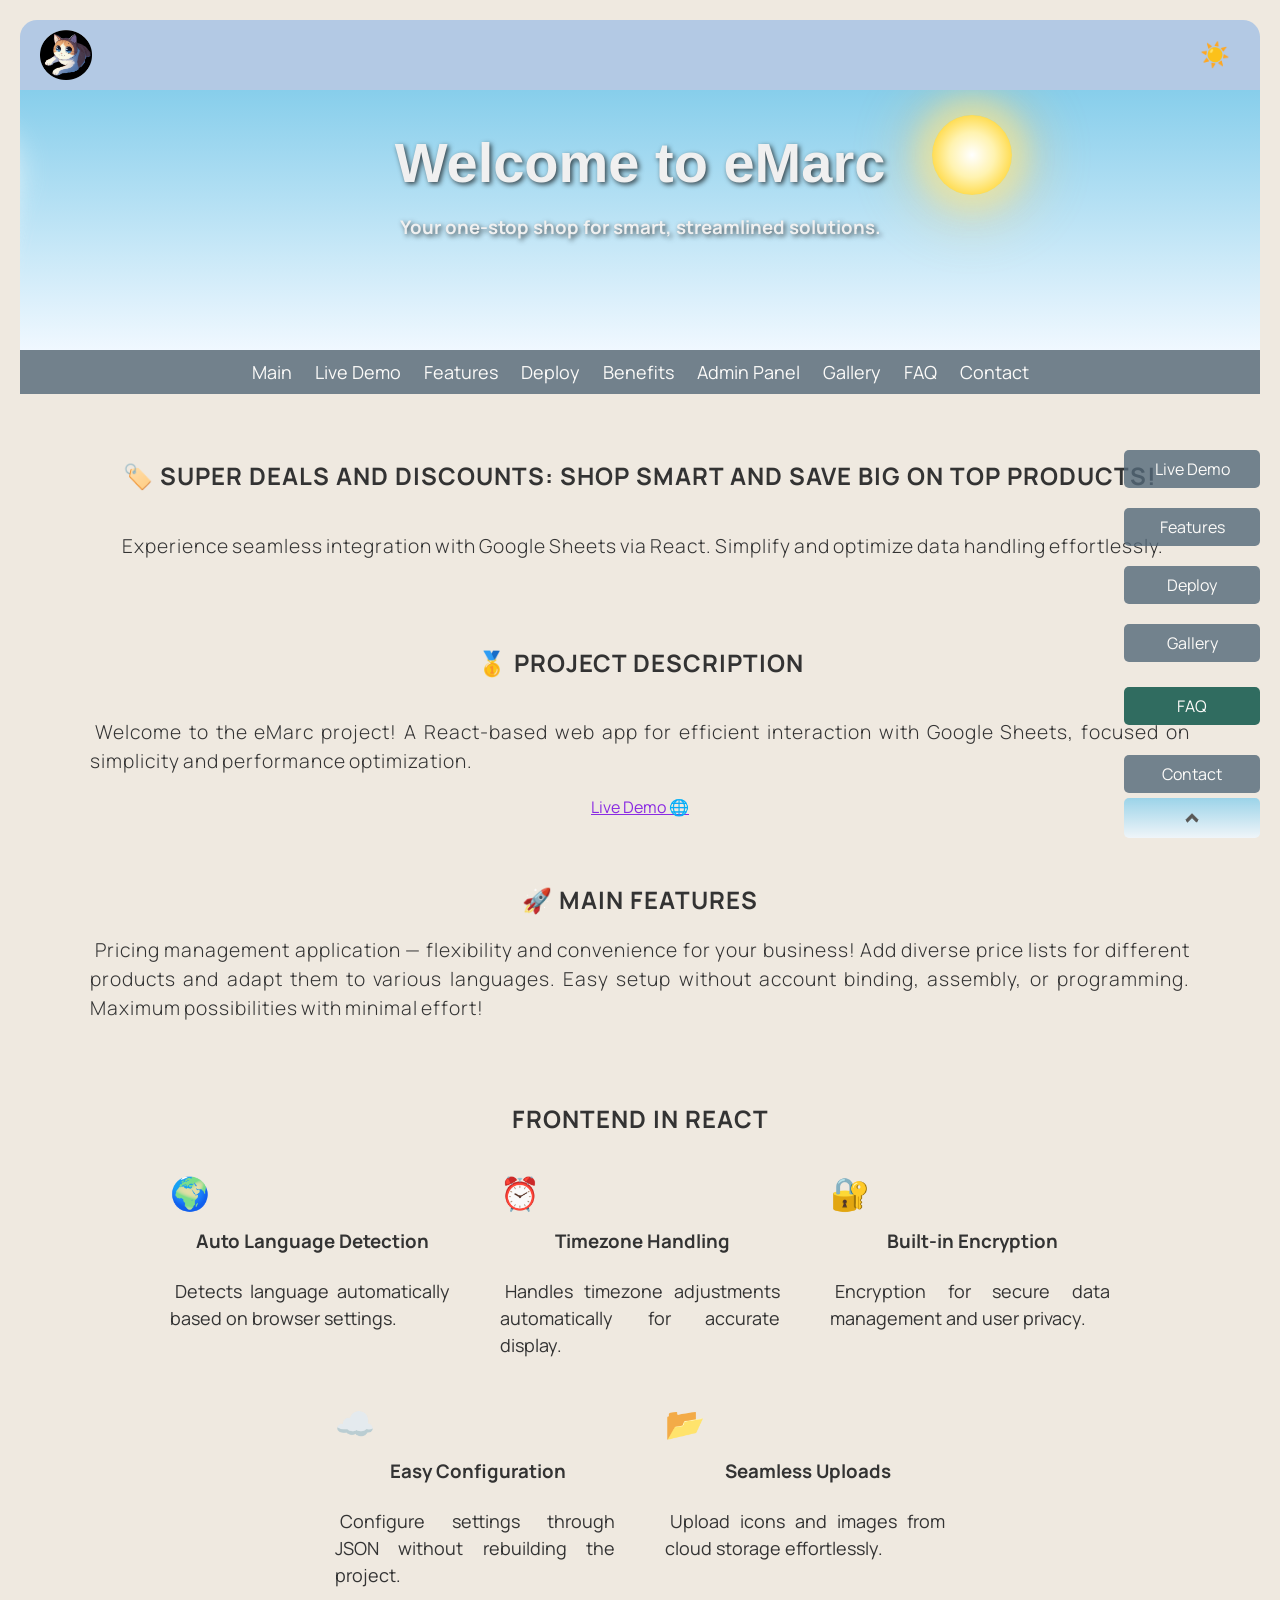
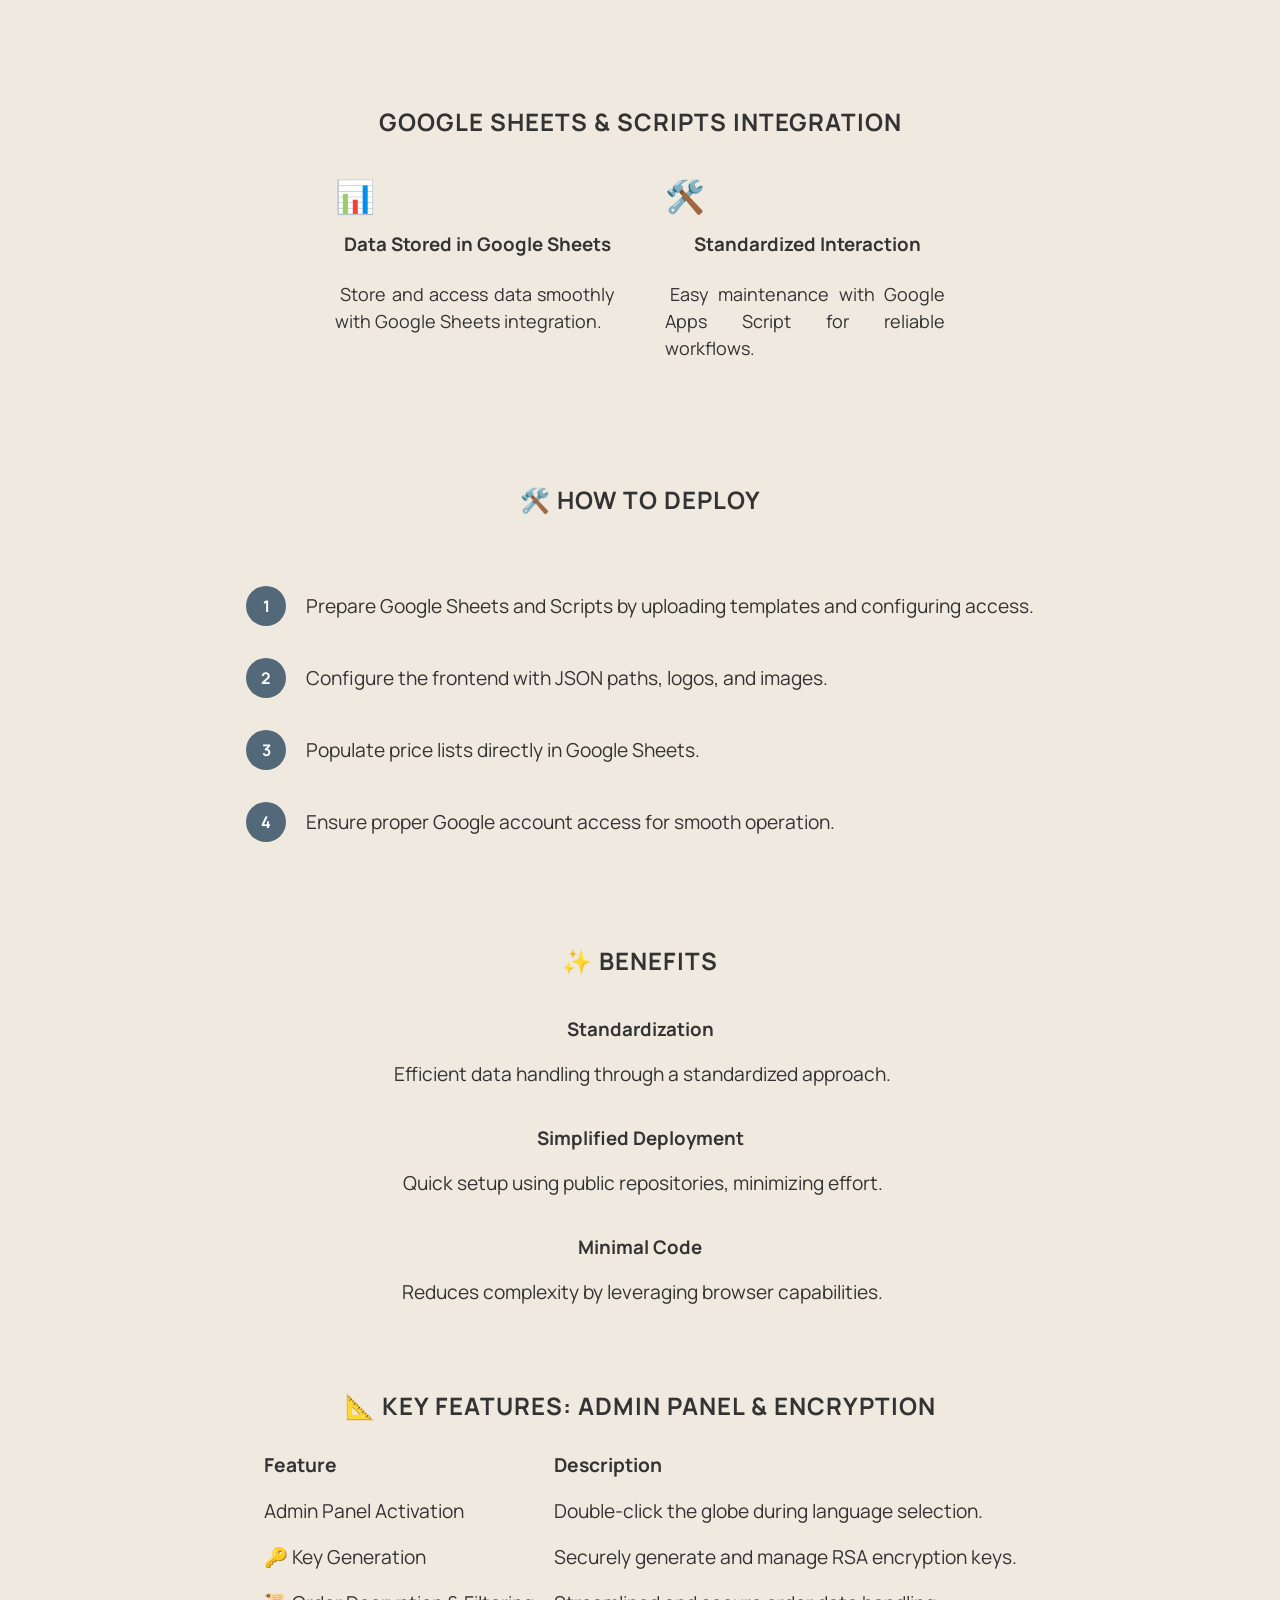
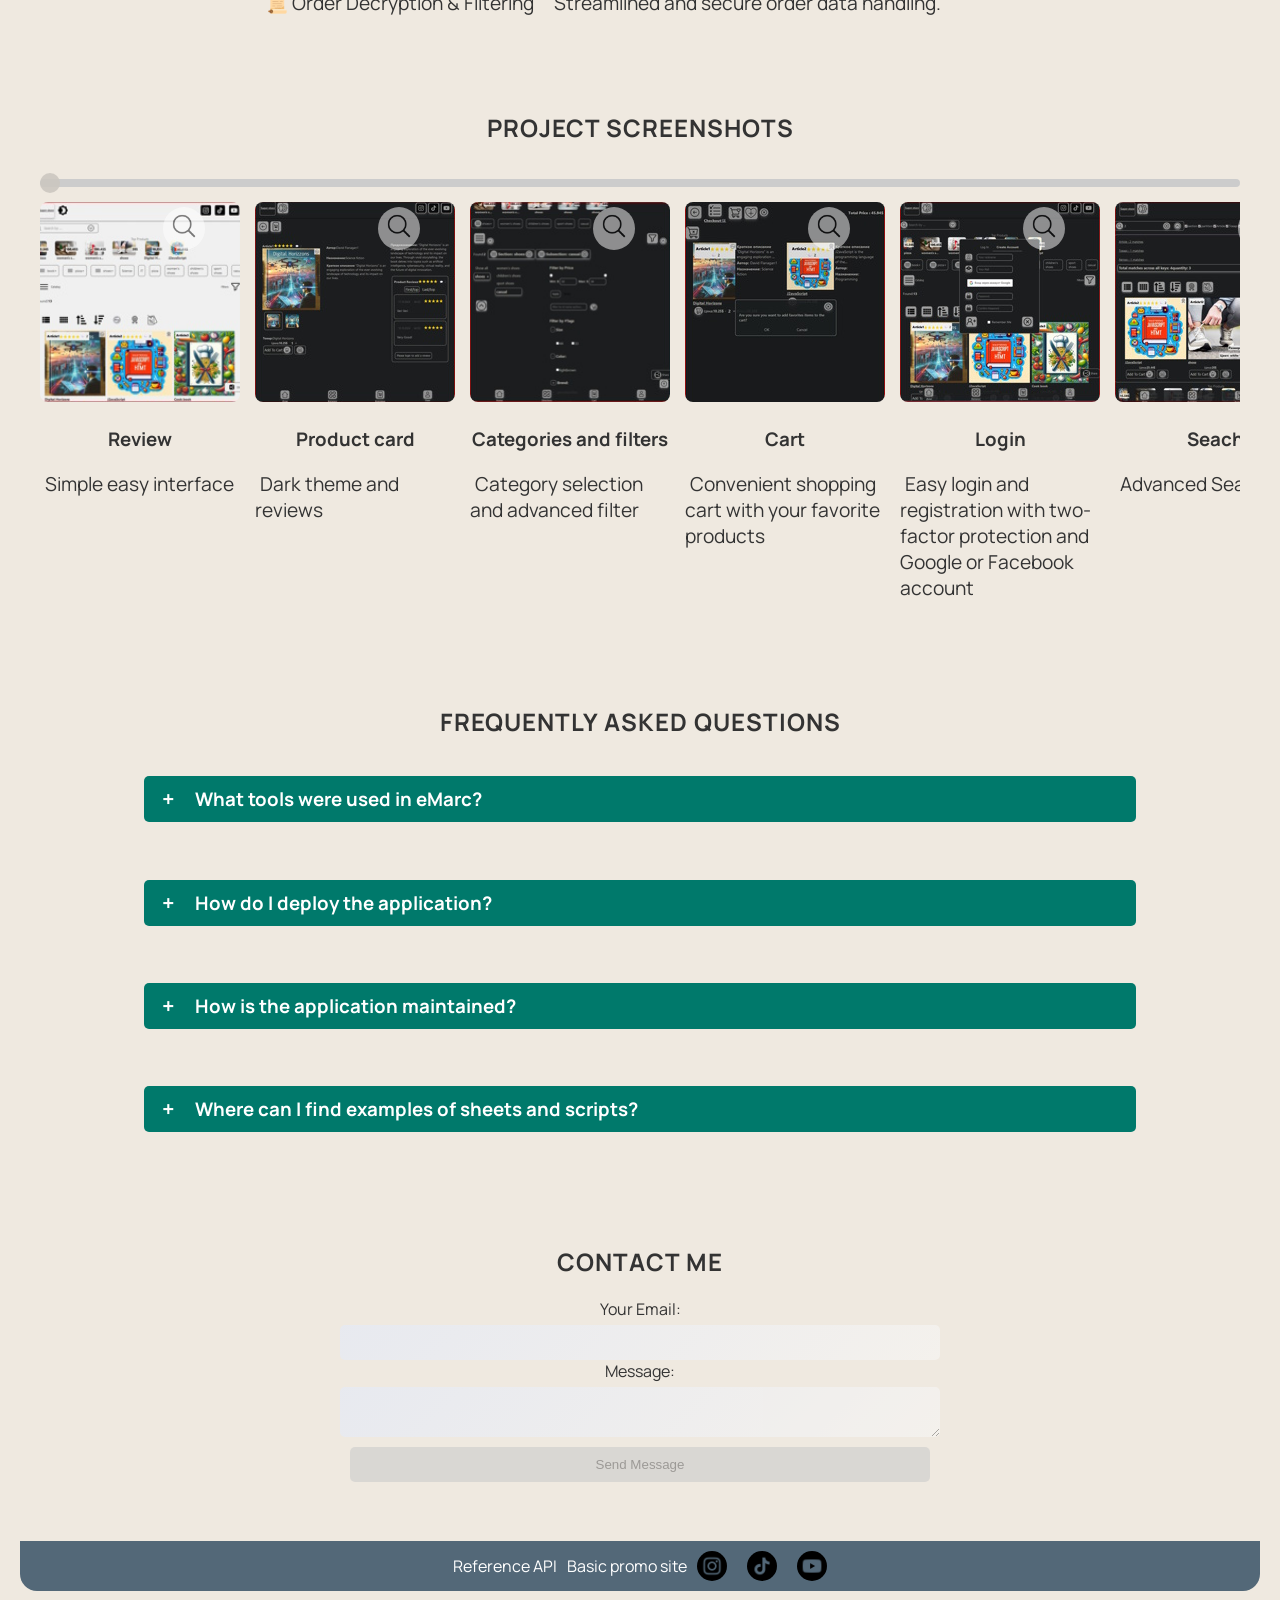
==== commit 27063683: "samchense" ====
--- a/index.html
+++ b/index.html
@@ -166,8 +166,9 @@
     </section>  
 
     <!-- Steps to Deploy -->
-<h2><span class="emoji" translate="no">🛠️</span> How to Deploy</h2>
+
 <section id="section5" class="steps">
+  <h2><span class="emoji" translate="no">🛠️</span> How to Deploy</h2>
     <div class="deployment-steps">
         <div class="step">
             <div class="step-circle">1</div>
@@ -217,8 +218,9 @@
     </section>
    
 <!-- Key Features Section -->
-<h2><span class="emoji" translate="no">📐</span> Key Features: Admin Panel & Encryption</h2>
-<section id="section7" class="key-features">   
+
+<section id="section7" class="key-features">  
+  <h2><span class="emoji" translate="no">📐</span> Key Features: Admin Panel & Encryption</h2> 
     <table class="deployment-steps">
         <tr>
             <th>Feature</th>
--- a/styles.css
+++ b/styles.css
@@ -175,8 +175,7 @@
 .expand-btn {   
     color: var(--button-text);
     padding: 4px 6px;
-    border-radius: 50%;
-    cursor: pointer;
+    border-radius: 50%;    
     position: absolute;
     top: 5px;
     right: 35px;
@@ -404,14 +403,14 @@
     display: flex;
     flex-wrap: wrap;
     justify-content: center;
-    gap: 20px;
+    gap: 10px;
     margin-top: 20px;
 }
 
 .feature-card {      
     padding: 20px;
     width: 280px;
-    height: 200px;
+    height: 180px;
     text-align: left;
     transition: transform 0.3s, box-shadow 0.3s, background 0.3s;
 }
@@ -679,9 +678,28 @@
 }
 
 .nav-segment:hover, .nav-segment:active {
-    background: #005f56;
+    background: #004d40;
     z-index: 100;
 }
+
+.nav-segment.active{
+    background: #004d40;
+    z-index: 100;
+}
+
+@media (min-width: 841px) {
+    #section1,
+    #section2,
+    #section3,
+    #section5,
+    #section6,
+    #section7,
+    #section8,
+    #section9,
+    #section10 {
+      padding-top: 45px;       
+    }
+  }
 
 /* Hide table borders */
 table.deployment-steps {
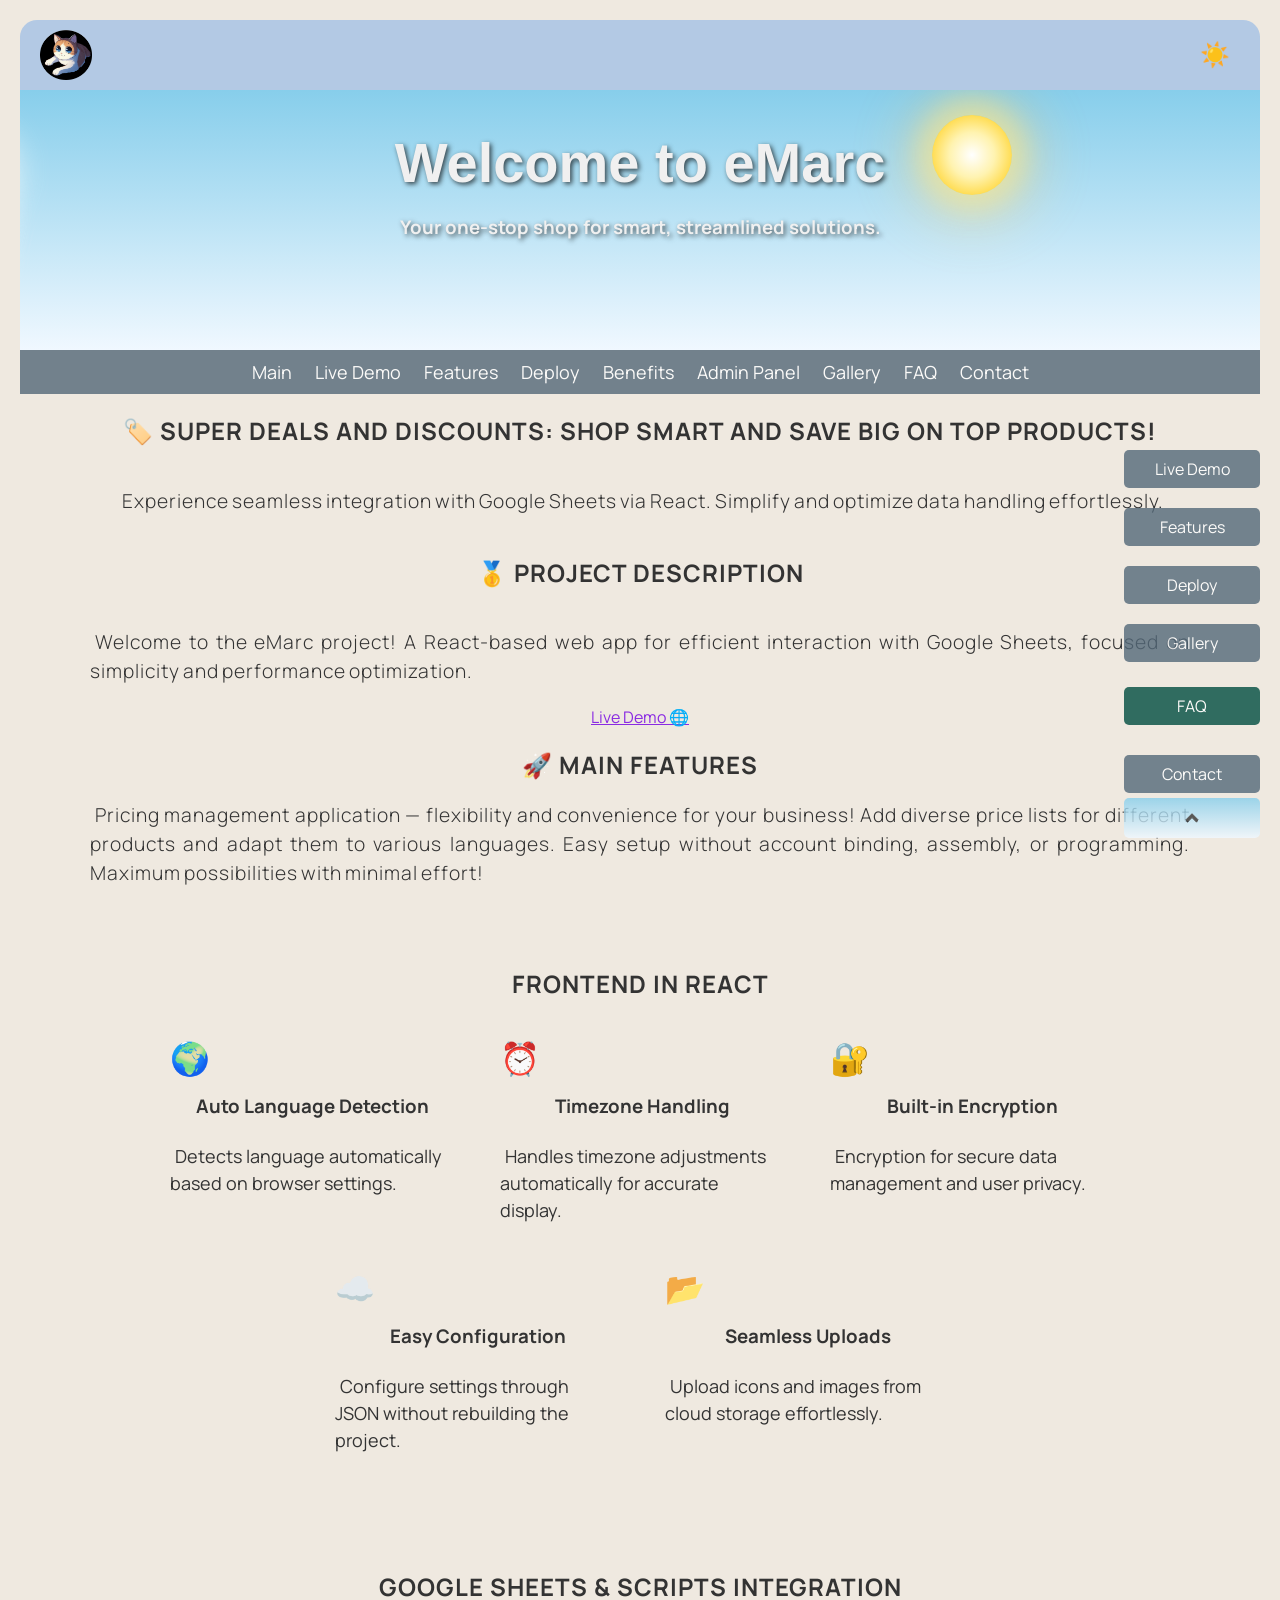
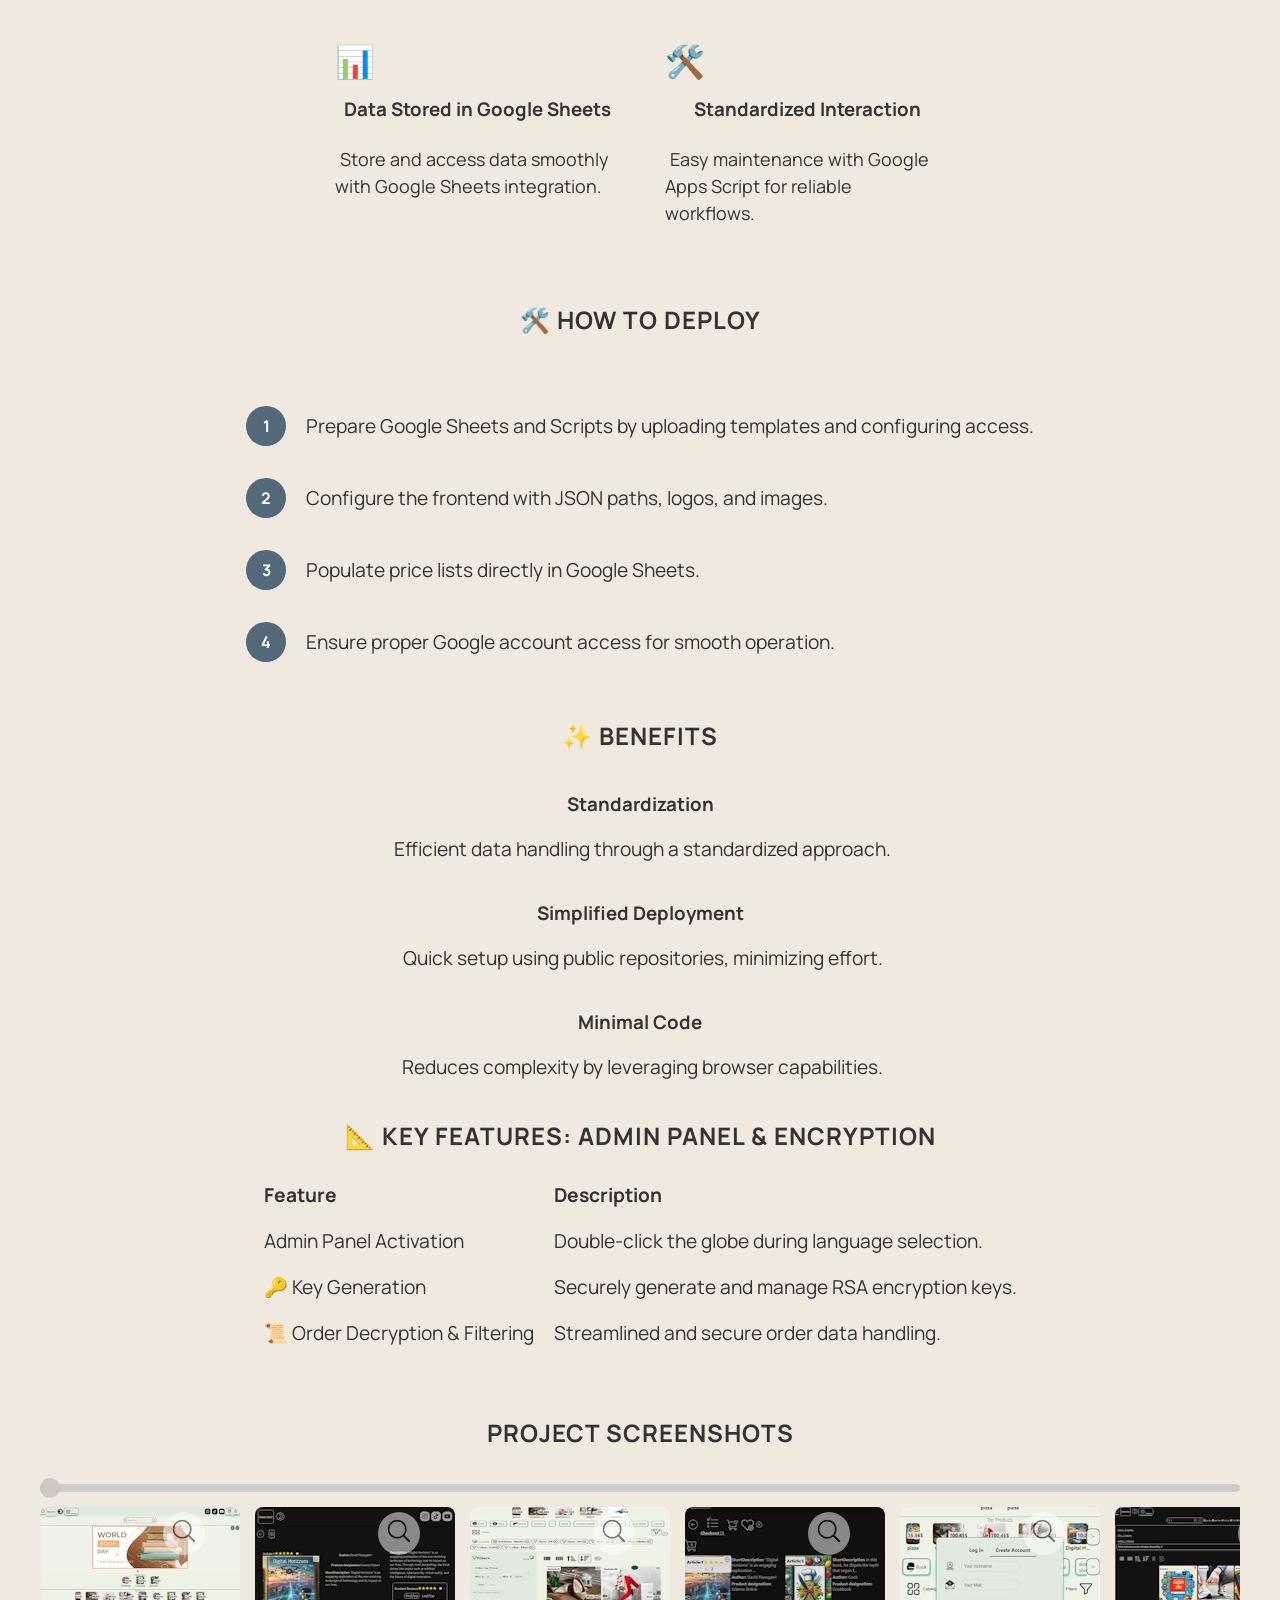
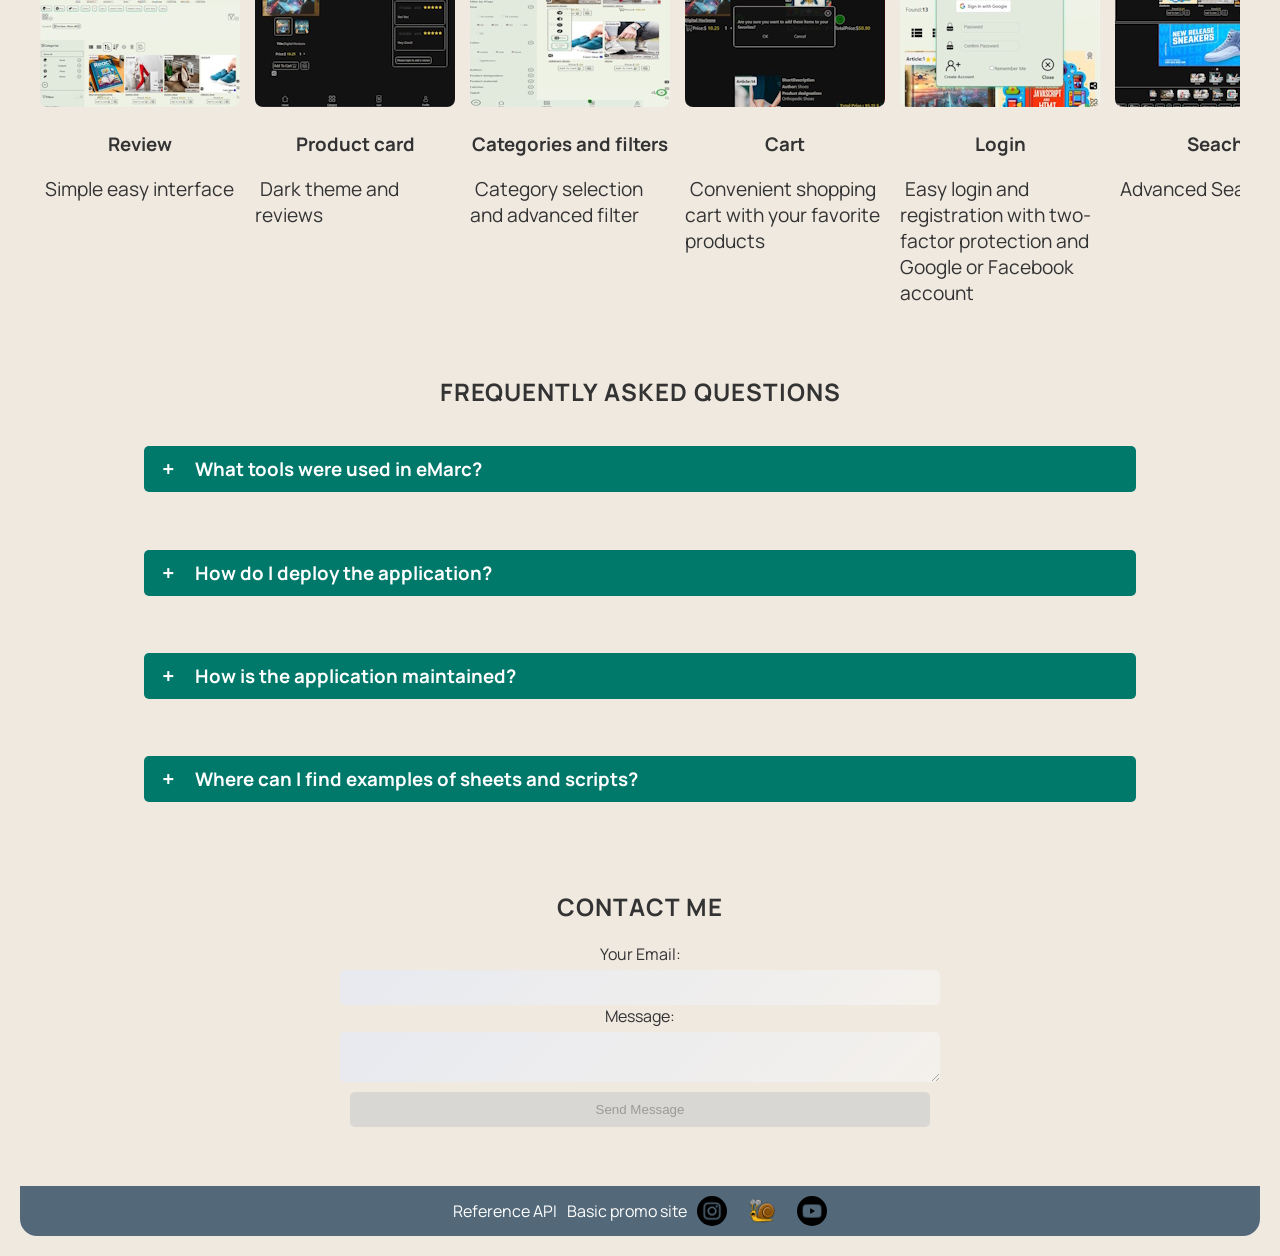
==== commit 97465f42: "sumchense" ====
--- a/index.html
+++ b/index.html
@@ -441,7 +441,7 @@
             <a href="https://anjibarik.github.io/shoes/" target="_blank" rel="noopener" title="Basic promo site">Basic promo site</a>
             <div class="social-icons">
                 <a href="https://www.instagram.com/cssjavascr?igsh=YzljYTk1ODg3Zg==" class="social-icon" title="Instagram"><img src="img/inst.png" alt="Instagram"></a>                
-                <a href="https://www.tiktok.com/@script.java?_d=secCgYIASAHKAESPgo8uaI%2BfZqqX3tvkL8sZTd6YEmifeed6wbY1qYdl0rL6AUTEL2NNsi9cKKTo7GsSuLBkwCB8yvpld7K1wS0GgA%3D&checksum=64abd715a82a552085916792e4df2e965fc8438d4a726ce6e8fac1f9c7629284&sec_uid=MS4wLjABAAAADHLgN9G_xkFFziE9wA2NnG0hch8ymbgAKUaQ5d42DEpvc6vTSL7py90wwAqbXQOy&sec_user_id=MS4wLjABAAAADHLgN9G_xkFFziE9wA2NnG0hch8ymbgAKUaQ5d42DEpvc6vTSL7py90wwAqbXQOy&share_app_id=1340&share_author_id=7304589370715407366&share_link_id=659e7a2b-b6da-4ca1-80cd-d264d91efa80&sharer_language=uk&timestamp=1728756771&u_code=eb78a48gc93h2d&ugbiz_name=Account&user_id=7304589370715407366&utm_campaign=client_share&utm_source=viber&_r=1" class="social-icon" title="TikTok"><img src="img/tik.png" alt="Tik"></a>
+                <a href="https://anjibarik.github.io/Stress-Buster/" class="social-icon" title="Play Simple Games to Relax"><img src="img/stressbuster.png" alt="Simple Games"></a>
                 <a href="https://www.youtube.com/watch?v=P4ALDytLAXQ&t=294s" class="social-icon" title="YouTube"><img src="img/you.png" alt="YouTube"></a>
             </div>                     
         </div>
--- a/styles.css
+++ b/styles.css
@@ -8,6 +8,7 @@
     --card-hover-bg: linear-gradient(135deg, #e0eaff, #f9f9f9);
     --card-hover-color: #121212;
     --nav-bg: #536878;
+    --active-bg: #004d40;
 }
 
 [data-theme="dark"] {
@@ -433,7 +434,7 @@
     font-size: large;
     line-height: 1.5;
     margin: 10px auto;
-    text-align: justify;    
+    text-align: left;    
 }
 
 /* FAQ Section */
@@ -669,7 +670,9 @@
     height: 50px;
     display: flex;
     align-items: center;
-    justify-content: center;
+    /* justify-content: center; */
+    justify-content: space-around;
+    overflow: auto;
     background: var(--nav-bg);
     border-radius: 50%;
     position: absolute;
@@ -678,12 +681,12 @@
 }
 
 .nav-segment:hover, .nav-segment:active {
-    background: #004d40;
+    background: var(--active-bg);
     z-index: 100;
 }
 
 .nav-segment.active{
-    background: #004d40;
+    background: var(--active-bg);
     z-index: 100;
 }
 
@@ -697,7 +700,7 @@
     #section8,
     #section9,
     #section10 {
-      padding-top: 45px;       
+        scroll-margin-top: 45px;       
     }
   }
 
@@ -781,7 +784,7 @@
 }
 
 .side-nav-segment.active {
-    background-color: #004d40;
+    background-color:var(--active-bg);
     transform: translateY(5px);
 }
 
